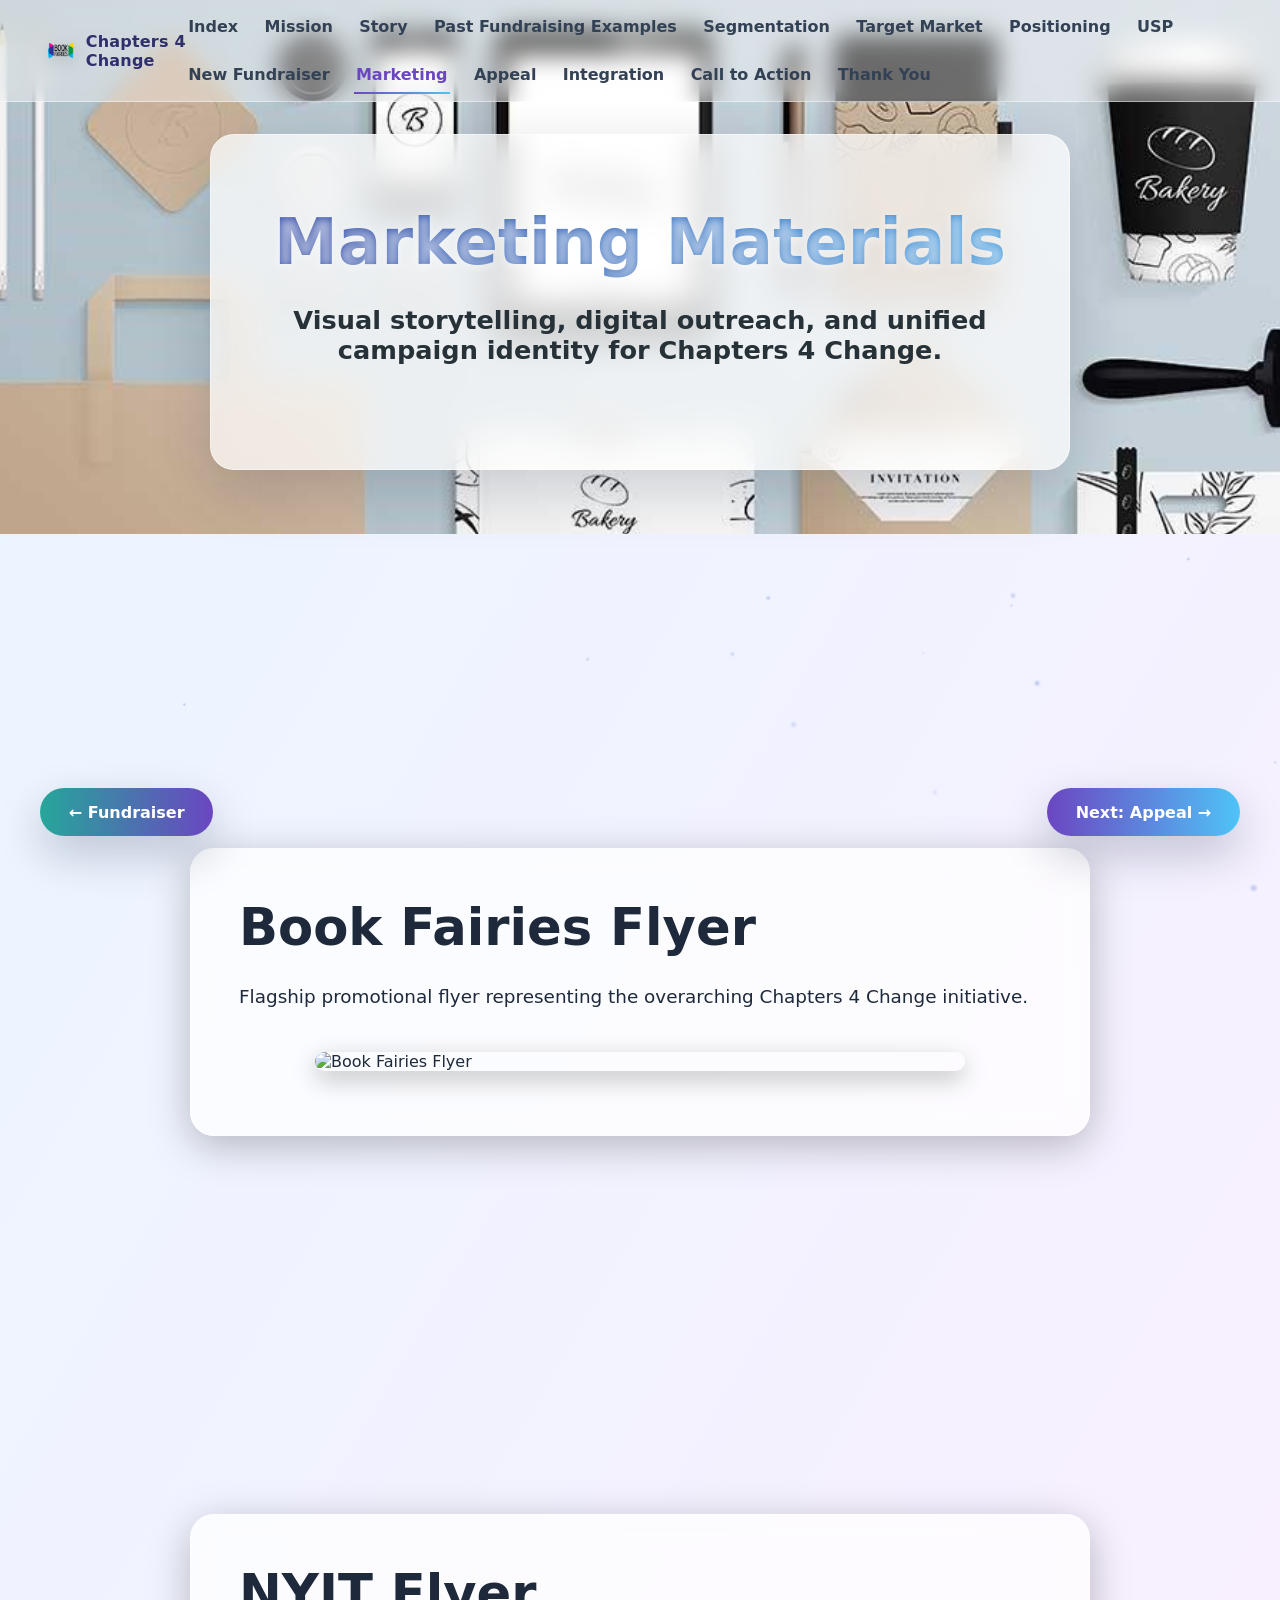
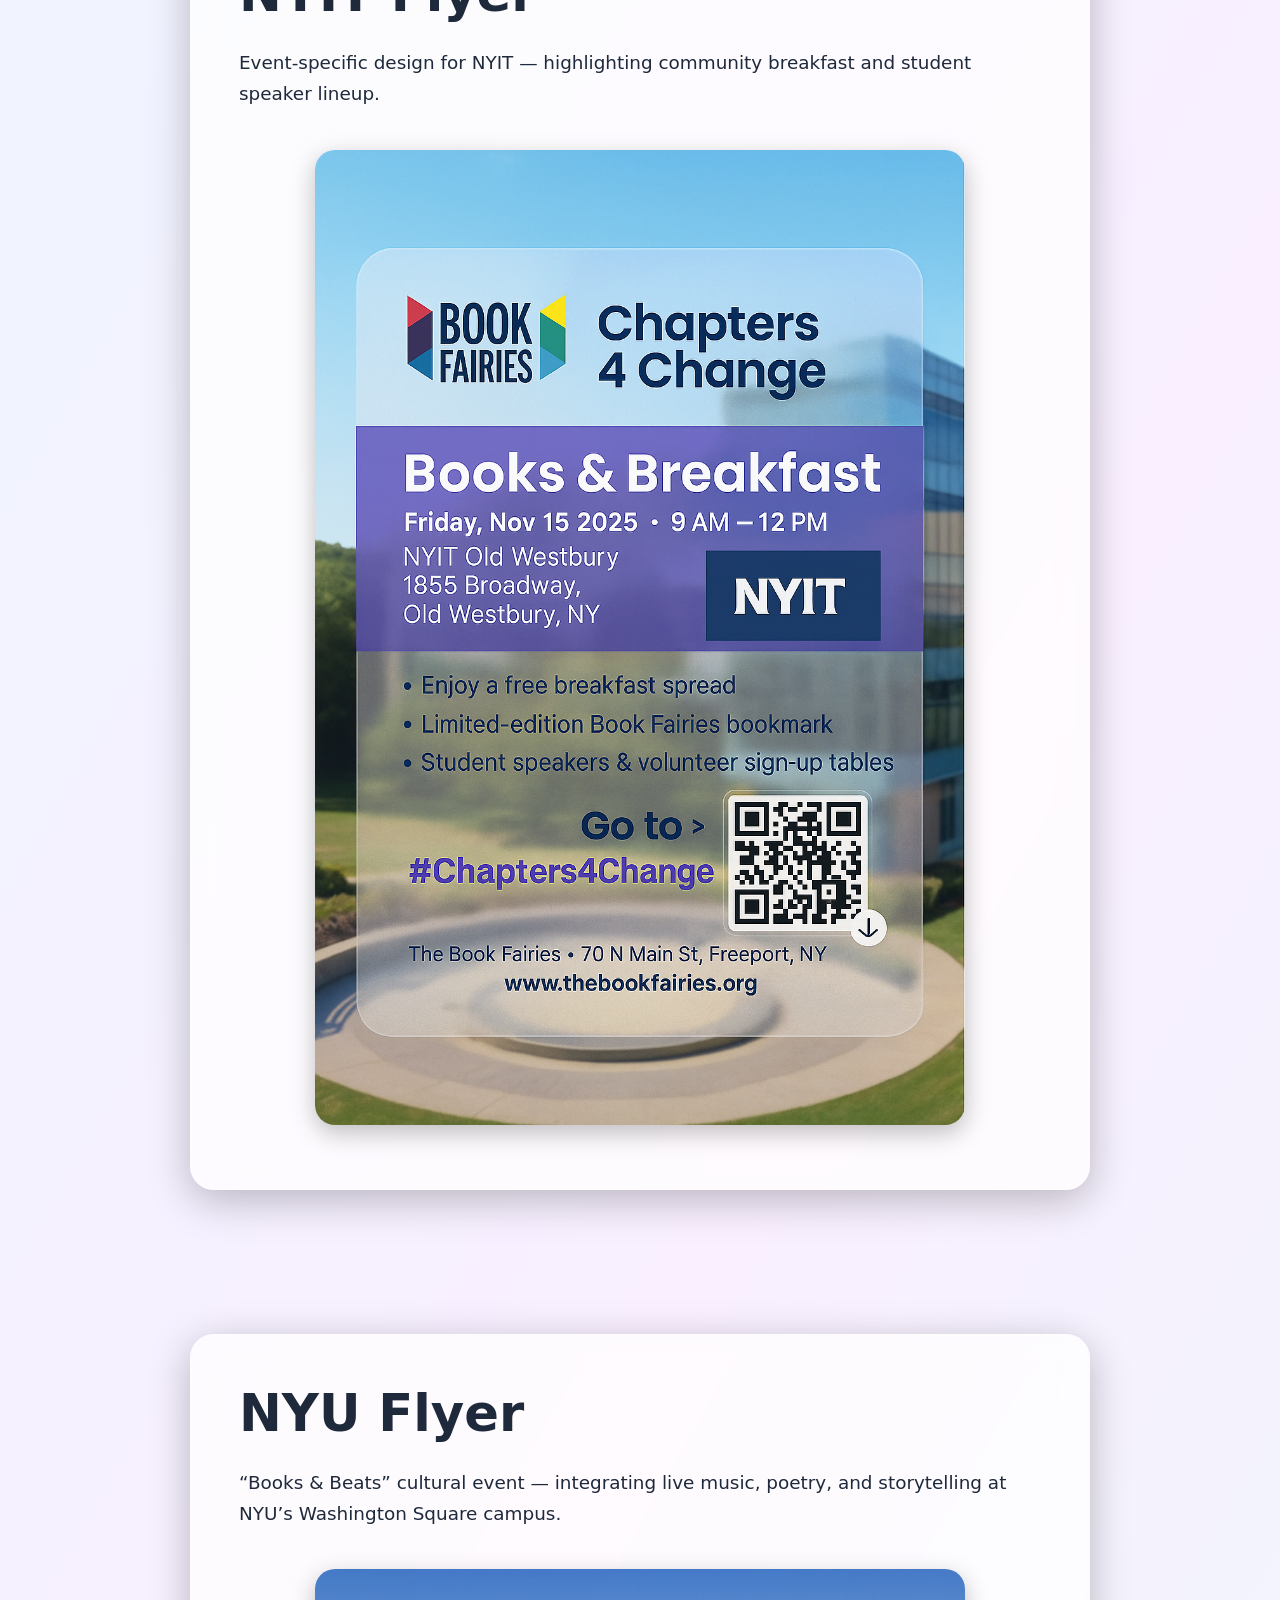
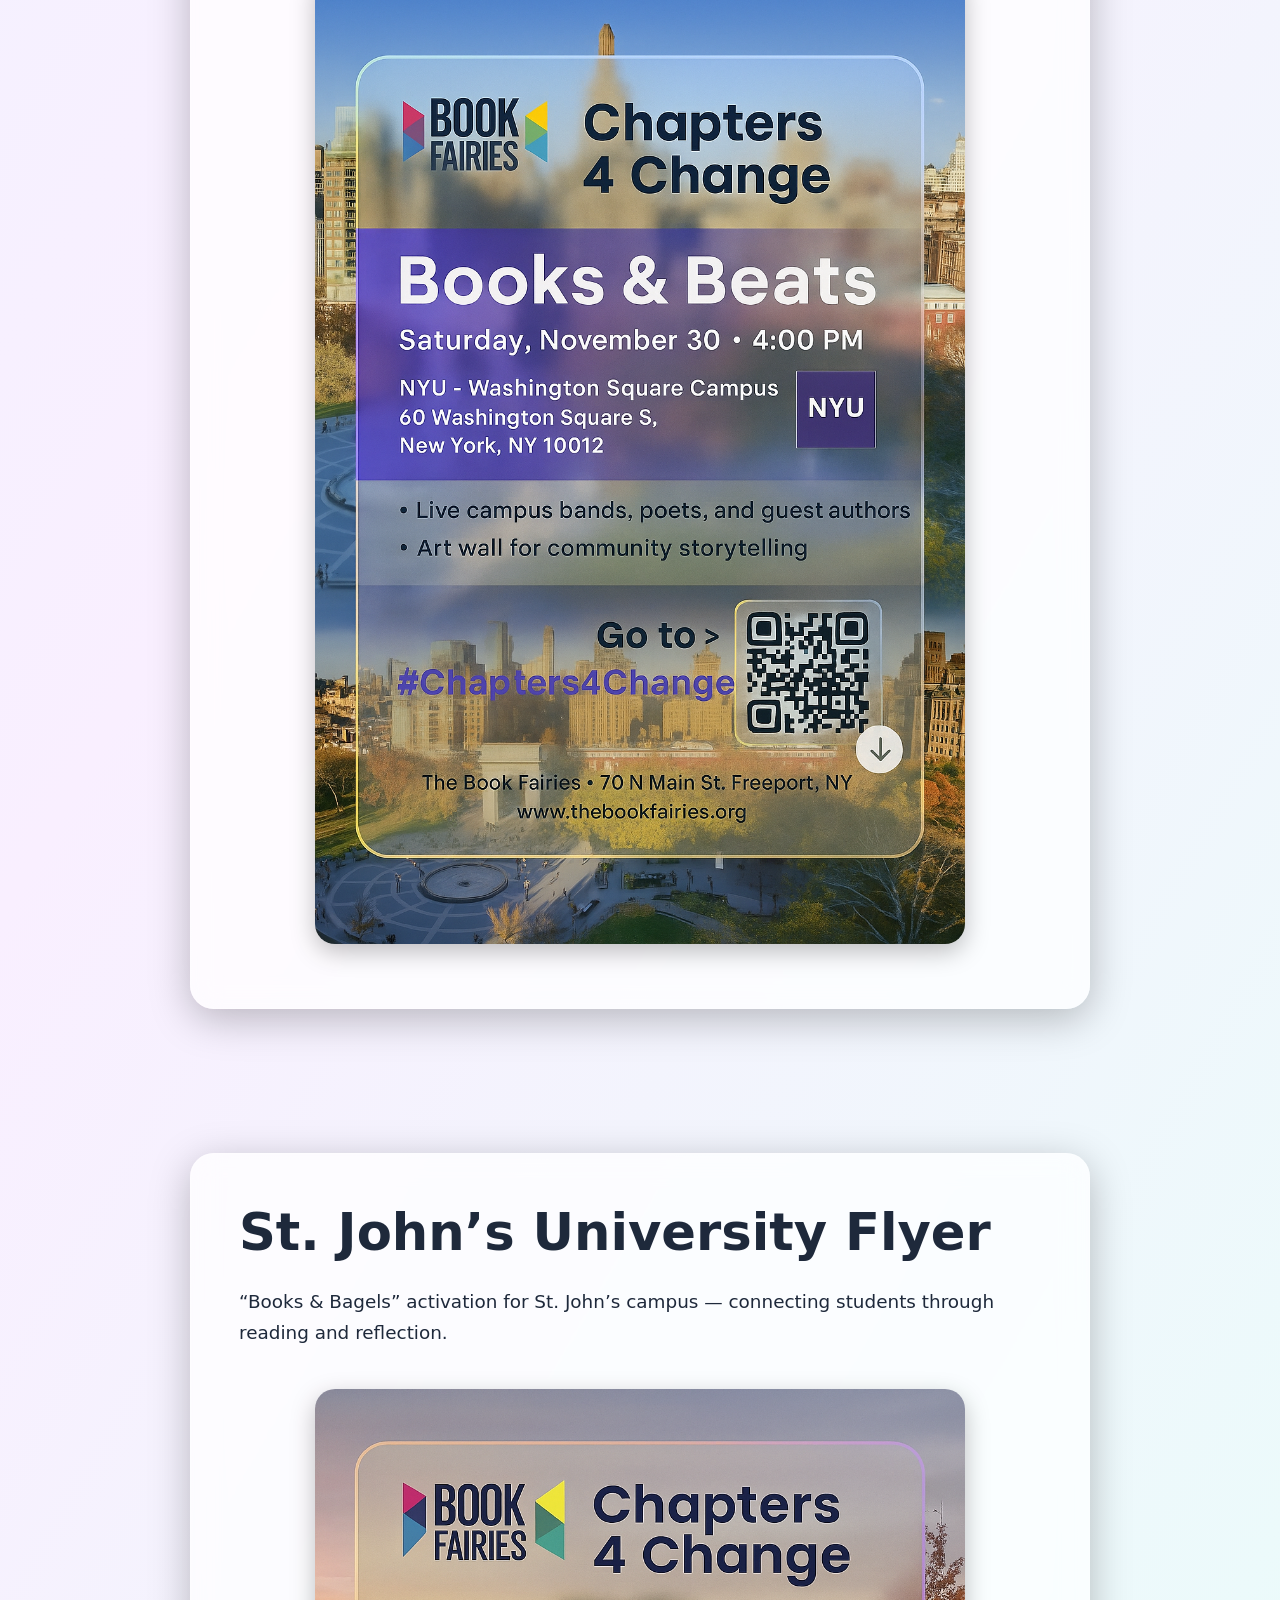
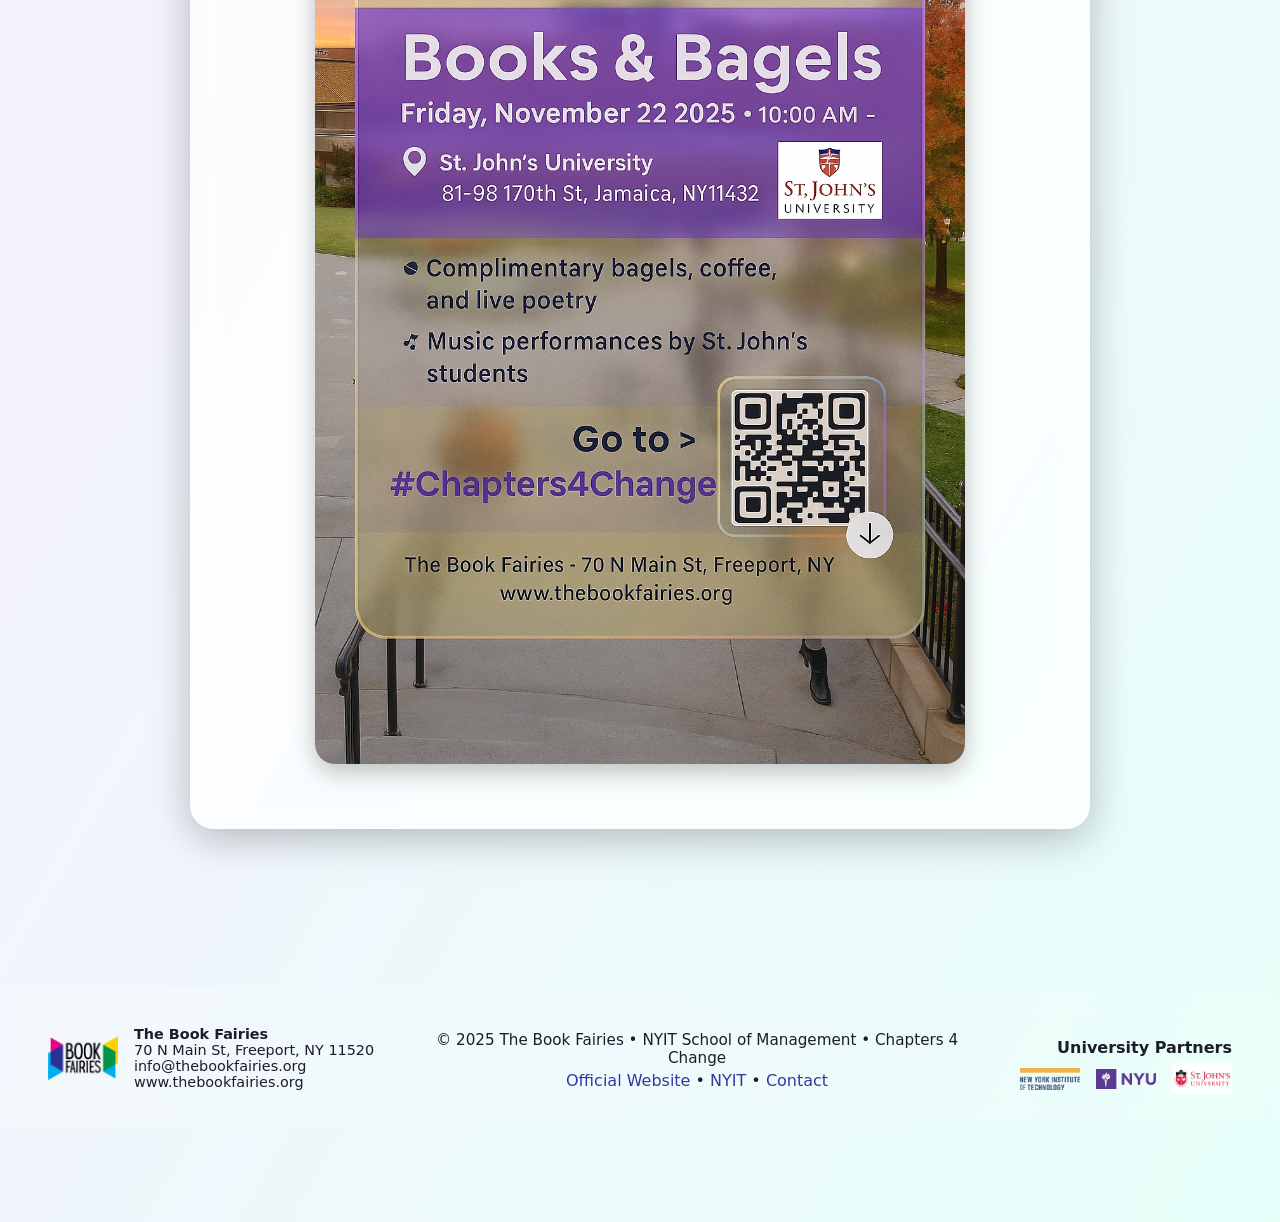
==== marketing.html @ 53021073 "Commit" ====
<!DOCTYPE html>
<html lang="en">
<head>
  <meta charset="UTF-8" />
  <meta name="viewport" content="width=device-width, initial-scale=1.0" />
  <title>Marketing Materials | Chapters 4 Change</title>
  <link rel="stylesheet" href="style.css" />
  <script defer src="app.js"></script>
</head>

<body>
  <canvas id="bgParticles"></canvas>
  <a href="#main" class="skip-link">Skip to content</a>

<!-- ========================= UNIVERSAL NAVBAR ========================= -->
<nav class="navbar" aria-label="Primary">
  <div class="nav-left">
    <a href="index.html">
      <img class="nav-logo" src="images/BookFairies_Logo.png" alt="The Book Fairies logo">
    </a>
    <span class="brand-title">Chapters 4 Change</span>
  </div>

  <div class="nav-links">
    <a href="index.html">Index</a>
    <a href="mission.html">Mission</a>
    <a href="story.html">Story</a>
    <a href="pastfundraiserexperience.html">Past Fundraising Examples</a>
    <a href="segmentation.html">Segmentation</a>
    <a href="target.html">Target Market</a>
    <a href="positioning.html">Positioning</a>
    <a href="usp.html">USP</a>
    <a href="fundraiser.html">New Fundraiser</a>
    <a href="marketing.html">Marketing</a>
    <a href="appeal.html">Appeal</a>
    <a href="integration.html">Integration</a>
    <a href="cta.html">Call to Action</a>
    <a href="thanku.html">Thank You</a>
  </div>
</nav>

<!-- ========================= HERO ========================= -->
<section class="hero-section" style="background-image: url('images/marketinghero.jpg');">
  <div class="hero-overlay fade-in">
    <h1 class="hero-title gradient-text">Marketing Materials</h1>
    <p class="hero-subtitle">
      Visual storytelling, digital outreach, and unified campaign identity for <strong>Chapters 4 Change</strong>.
    </p>
  </div>
</section>


  <!-- ========================= MAIN CONTENT ========================= -->
<main id="main">

<main id="main">

  <!-- ========================= FLYER 1 ========================= -->
  <section class="section fade-in">
    <div class="card story-content glassy">
      <h2>Book Fairies Flyer</h2>
      <p>Flagship promotional flyer representing the overarching Chapters 4 Change initiative.</p>
      <div class="flyer-container">
        <img src="images/bookfairiesflyer.png" alt="Book Fairies Flyer" class="flyer-image" />
      </div>
    </div>
  </section>

  <!-- ========================= FLYER 2 ========================= -->
  <section class="section fade-in">
    <div class="card story-content glassy">
      <h2>NYIT Flyer</h2>
      <p>Event-specific design for NYIT — highlighting community breakfast and student speaker lineup.</p>
      <div class="flyer-container">
        <img src="images/nyitflyer.png" alt="NYIT Flyer" class="flyer-image" />
      </div>
    </div>
  </section>

  <!-- ========================= FLYER 3 ========================= -->
  <section class="section fade-in">
    <div class="card story-content glassy">
      <h2>NYU Flyer</h2>
      <p>“Books & Beats” cultural event — integrating live music, poetry, and storytelling at NYU’s Washington Square campus.</p>
      <div class="flyer-container">
        <img src="images/NYU Flyer.png" alt="NYU Flyer" class="flyer-image" />
      </div>
    </div>
  </section>

  <!-- ========================= FLYER 4 ========================= -->
  <section class="section fade-in">
    <div class="card story-content glassy">
      <h2>St. John’s University Flyer</h2>
      <p>“Books & Bagels” activation for St. John’s campus — connecting students through reading and reflection.</p>
      <div class="flyer-container">
        <img src="images/Stjohngraphicflyer.png" alt="St. John’s University Flyer" class="flyer-image" />
      </div>
    </div>
  </section>

</main>


  <!-- ========================= FLOATING NAV ========================= -->
  <a href="fundraiser.html" class="floating-prev">← Fundraiser</a>
  <a href="appeal.html" class="floating-next">Next: Appeal →</a>

<!-- ========================= UNIVERSAL FOOTER ========================= -->
<footer class="universal-footer">
  <div class="footer-content">
    
    <!-- LEFT SIDE: BOOK FAIRIES INFO -->
    <div class="footer-left">
      <img src="images/BookFairies_Logo.png" alt="The Book Fairies Logo" class="footer-logo" />
      <div class="footer-text">
        <p><strong>The Book Fairies</strong></p>
        <p>70 N Main St, Freeport, NY 11520</p>
        <p><a href="mailto:info@thebookfairies.org">info@thebookfairies.org</a></p>
        <p><a href="https://thebookfairies.org" target="_blank">www.thebookfairies.org</a></p>
      </div>
    </div>

    <!-- CENTER SECTION -->
    <div class="footer-center">
      <p>© 2025 The Book Fairies • NYIT School of Management • Chapters 4 Change</p>
      <div class="footer-links">
        <a href="https://thebookfairies.org" target="_blank">Official Website</a> • 
        <a href="https://www.nyit.edu" target="_blank">NYIT</a> • 
        <a href="mailto:info@thebookfairies.org">Contact</a>
      </div>
    </div>

    <!-- RIGHT SIDE: UNIVERSITY PARTNERS -->
    <div class="footer-right">
      <p class="partners-title">University Partners</p>
      <div class="partners-logos">
        <img src="images/Nyit.png" alt="NYIT Logo" class="partner-logo" />
        <img src="images/Stony Brooks.png" alt="Stony Brook University Logo" class="partner-logo" />
        <img src="images/stjohn.png" alt="St. John's University Logo" class="partner-logo" />
      </div>
    </div>
  </div>
</footer>

</body>
</html>
---- style.css ----
/* =========================================================
   CHAPTERS 4 CHANGE — UNIVERSAL THEME
   Works across: title, mission, story, segmentation, target,
   alignment, positioning, USP, fundraiser, integration, CTA
   ---------------------------------------------------------
   Design pillars
   - Clean, type-driven, airy
   - Glassmorphism overlays on photographic heroes
   - Smooth micro-interactions (respect reduced motion)
   - Consistent spacing scale via CSS variables
   - Robust z-index layering (hero / particles / navbar)
   - Accessibility: contrast, focus, readable sizes
   - Print-friendly (slides export nicely to PDF)
   ========================================================= */

/* ---------------------------------------------------------
   0) CSS VARS & BASELINE
--------------------------------------------------------- */
:root {
  /* Color system */
  --ink-900: #0f172a;
  --ink-800: #1e293b;
  --ink-700: #334155;
  --ink-600: #475569;
  --ink-500: #64748b;
  --ink-400: #94a3b8;
  --ink-300: #cbd5e1;
  --ink-200: #e2e8f0;
  --ink-100: #f1f5f9;

  --brand-700: #3a4fa7;
  --brand-600: #465bd1;
  --brand-500: #6a82ff;
  --aqua-500:  #26a69a;
  --sky-400:   #4fc3f7;
  --violet-500:#7e57c2;
  --violet-600:#6b46c1;

  --success: #22c55e;
  --warning: #f59e0b;
  --danger:  #ef4444;

  /* Semantic tokens */
  --bg-grad: linear-gradient(120deg, #eaf6ff, #f9efff, #e6fff9);
  --glass-bg: rgba(255,255,255,0.72);
  --glass-bg-strong: rgba(255,255,255,0.86);
  --glass-border: rgba(255,255,255,0.45);
  --shadow-lg: 0 20px 60px rgba(10, 22, 50, .18);
  --shadow-md: 0 12px 35px rgba(10, 22, 50, .16);
  --shadow-sm: 0 6px 18px rgba(10, 22, 50, .12);

  /* Type scale */
  --font-sans: "Poppins", system-ui, -apple-system, Segoe UI, Roboto, Arial, sans-serif;
  --fs-900: clamp(2.6rem, 5.8vw, 4rem);
  --fs-800: clamp(2rem, 4.5vw, 3.2rem);
  --fs-700: clamp(1.5rem, 3vw, 2.2rem);
  --fs-600: clamp(1.2rem, 2.4vw, 1.6rem);
  --fs-500: clamp(1.05rem, 2vw, 1.15rem);
  --fs-400: clamp(.975rem, 1.8vw, 1rem);
  --fs-300: clamp(.9rem, 1.6vw, .95rem);

  /* Spacing */
  --space-0: 0;
  --space-1: .25rem;
  --space-2: .5rem;
  --space-3: .75rem;
  --space-4: 1rem;
  --space-5: 1.25rem;
  --space-6: 1.5rem;
  --space-7: 1.75rem;
  --space-8: 2rem;
  --space-10: 2.5rem;
  --space-12: 3rem;
  --space-16: 4rem;
  --space-20: 5rem;

  /* Radii */
  --r-sm: 10px;
  --r-md: 16px;
  --r-lg: 24px;
  --r-xl: 28px;
  --r-pill: 999px;

  /* Z stack */
  --z-navbar: 1000;
  --z-progress: 1100;
  --z-fab: 1200;
  --z-particles: 0;
  --z-hero: 5;

  /* Anim timings */
  --ease: cubic-bezier(.22,.61,.36,1);
  --transition: .28s var(--ease);

  /* Progress */
  --progress-grad: linear-gradient(90deg, #64b5f6, #ba68c8);
}

/* ---------------------------------------------------------
   1) RESET & GLOBAL
--------------------------------------------------------- */
*,
*::before,
*::after { box-sizing: border-box }

html {
  scroll-behavior: smooth;
  overflow-x: hidden;
}

body {
  margin: 0;
  font-family: var(--font-sans);
  color: var(--ink-800);
  background: var(--bg-grad);
  -webkit-font-smoothing: antialiased;
  -moz-osx-font-smoothing: grayscale;
  min-height: 100%;
  position: relative;
}

img { max-width: 100%; display: block }
a { color: inherit }
button, input, select, textarea { font: inherit }
:focus-visible { outline: 2.5px dashed var(--brand-600); outline-offset: 2px }

/* Skip link */
.skip-link {
  position: absolute;
  left: -9999px;
  top: auto;
  width: 1px; height: 1px; overflow: hidden;
}
.skip-link:focus {
  left: 12px; top: 12px; width: auto; height: auto;
  padding: .5rem .75rem; background:#fff; border-radius: var(--r-sm);
  box-shadow: var(--shadow-sm);
}

/* Canvas backdrop for particles */
#bgParticles {
  position: fixed; inset: 0;
  z-index: var(--z-particles);
  pointer-events: none;
}

/* Section baseline */
.section {
  width: 100%;
  min-height: 100vh;
  padding: var(--space-20) var(--space-8) var(--space-16);
  display: flex; align-items: center; justify-content: center;
  position: relative; text-align: left;
}

/* ---------------------------------------------------------
   2) NAVBAR
--------------------------------------------------------- */
.navbar {
  position: fixed; inset: 0 0 auto 0; height: auto;
  padding: .8rem 3rem;
  display: flex; align-items: center; justify-content: space-between;
  background: rgba(255,255,255,.36);
  backdrop-filter: blur(12px);
  border-bottom: 1px solid var(--glass-border);
  z-index: var(--z-navbar);
  transition: background var(--transition), box-shadow var(--transition);
}
.navbar.scrolled { background: rgba(255,255,255,.6); box-shadow: 0 4px 18px rgba(10,22,50,.08) }

.nav-left { display: flex; align-items: center; gap: 12px }
.nav-logo { width: 45px; height: 45px; border-radius: 50%; object-fit: contain; filter: drop-shadow(0 4px 8px rgba(0,0,0,.2)) }
.brand-title { font-weight: 700; color: #2f2f6c; letter-spacing: .2px }

.nav-links { display: flex; gap: 1.35rem; flex-wrap: wrap }
.nav-links a {
  position: relative;
  display: inline-flex; align-items: center;
  color: var(--ink-700);
  text-decoration: none; font-weight: 600; font-size: var(--fs-400);
  padding: .25rem .15rem;
}
.nav-links a::after {
  content: ""; position: absolute; left:0; right:0; bottom:-6px; height:2px;
  width: 0%; margin: auto;
  background: linear-gradient(90deg, var(--brand-600), var(--sky-400));
  transition: width var(--transition);
}
.nav-links a:hover::after { width: 100% }
.nav-links a.active { color: var(--violet-600) }
.nav-links a.active::after { width: 100%; background: linear-gradient(90deg, var(--violet-600), var(--sky-400)) }

/* ---------------------------------------------------------
   3) PROGRESS BAR
--------------------------------------------------------- */
#progressBar {
  position: fixed; top: 0; left: 0; height: 5px; width: 0%;
  background: var(--progress-grad); z-index: var(--z-progress);
  transition: width .22s ease-out;
}

/* ---------------------------------------------------------
   4) HERO
--------------------------------------------------------- */
.hero-section {
  text-align: center;
  color: var(--ink-900);
  display: flex; align-items: center; justify-content: center;
  padding-top: calc(70px + var(--space-16));
  padding-bottom: var(--space-16);
  background-size: cover;
  background-position: center;
  background-attachment: fixed;
  position: relative;
}

.hero-overlay {
  background: var(--glass-bg);
  border: 1px solid var(--glass-border);
  backdrop-filter: blur(18px);
  border-radius: var(--r-lg);
  padding: var(--space-16) var(--space-12);
  width: min(92vw, 860px);
  box-shadow: var(--shadow-lg);
  z-index: var(--z-hero);
}

.hero-logo { width: 120px; margin-inline: auto; margin-bottom: var(--space-4) }

.hero-title {
  font-weight: 800; font-size: var(--fs-900); letter-spacing: .3px;
  background: linear-gradient(90deg, var(--brand-700), var(--sky-400), var(--aqua-500));
  -webkit-background-clip: text; background-clip: text; color: transparent;
  margin: .4rem 0 .8rem; text-shadow: 0 2px 8px rgba(255,255,255,.55);
  animation: titleGradient 10s ease-in-out infinite alternate;
}

.hero-subtitle { font-size: var(--fs-600); color: #263238; font-weight: 600; margin-bottom: var(--space-10) }
.presentation-meta { font-size: var(--fs-500); color: var(--ink-800); line-height: 1.6; font-weight: 500 }
.group-members { list-style: none; padding: 0; margin: var(--space-4) 0 0 }
.group-members li { margin: 2px 0 }
.citation { margin-top: var(--space-8); font-size: var(--fs-400); color: var(--ink-600); font-style: italic }

/* ---------------------------------------------------------
   5) CONTENT CARDS (for mission/story/etc.)
--------------------------------------------------------- */
.card {
  background: var(--glass-bg);
  border: 1px solid var(--glass-border);
  box-shadow: var(--shadow-md);
  border-radius: var(--r-lg);
  padding: var(--space-12);
  max-width: min(1000px, 92vw);
  width: 100%;
}
.card h2 { font-size: var(--fs-800); margin: 0 0 var(--space-6) }
.card p { font-size: var(--fs-500); line-height: 1.7; color: var(--ink-800) }
.card a { color: var(--brand-700); text-decoration: none; border-bottom: 1px dashed var(--brand-700) }
.card a:hover { color: var(--violet-600) }

/* Quote style */
.block-quote {
  display: grid; gap: var(--space-4);
  background: var(--glass-bg-strong); border-radius: var(--r-md);
  padding: var(--space-8); border: 1px dashed var(--glass-border);
}
.block-quote p { margin: 0; font-weight: 600 }
.block-quote cite { color: var(--ink-600); font-style: italic; font-size: var(--fs-400) }

/* ---------------------------------------------------------
   6) FLOATING ACTION BUTTONS
--------------------------------------------------------- */
.floating-next, .floating-prev {
  position: fixed;
  bottom: 40px; right: 40px;
  display: inline-flex; align-items: center; gap: .5rem;
  background: linear-gradient(90deg, var(--violet-600), var(--sky-400));
  color: #fff; text-decoration: none; font-weight: 700;
  padding: .9rem 1.8rem; border-radius: var(--r-pill);
  box-shadow: 0 18px 45px rgba(10,22,50,.22);
  z-index: var(--z-fab);
  transition: transform var(--transition), box-shadow var(--transition), filter var(--transition);
}
.floating-prev { left: 40px; right: auto; background: linear-gradient(90deg, var(--aqua-500), var(--violet-600)) }
.floating-next:hover, .floating-prev:hover { transform: translateY(-3px); box-shadow: 0 22px 55px rgba(10,22,50,.3) }
.floating-next:active, .floating-prev:active { transform: translateY(0) }

/* ---------------------------------------------------------
   7) SUB-NAV (optional per slide)
--------------------------------------------------------- */
.subnav {
  display: flex; gap: .75rem; flex-wrap: wrap; justify-content: center;
  margin: var(--space-8) auto var(--space-12);
}
.tag {
  padding: .45rem .8rem; border-radius: var(--r-pill); font-weight: 600;
  border: 1px solid var(--glass-border); background: rgba(255,255,255,.7);
  box-shadow: var(--shadow-sm); color: var(--ink-700)
}

/* ---------------------------------------------------------
   8) ANIMATIONS
--------------------------------------------------------- */
@keyframes titleGradient {
  0% { background-position: 0% 50% }
  100% { background-position: 100% 50% }
}
@keyframes fadeUp {
  from { opacity: 0; transform: translateY(36px) }
  to   { opacity: 1; transform: translateY(0) }
}
@keyframes glowPulse {
  0%, 100% {
    box-shadow: 0 0 18px rgba(126,87,194,.55), 0 0 38px rgba(79,195,247,.38);
  }
  50%  {
    box-shadow: 0 0 28px rgba(126,87,194,.85), 0 0 60px rgba(79,195,247,.55);
  }
}
.fade-in { opacity: 0; transform: translateY(36px); transition: opacity .8s var(--ease), transform .8s var(--ease) }
.fade-in.visible { opacity: 1; transform: translateY(0) }
.animated-fade { animation: fadeUp .9s var(--ease) both }
.animated-logo { animation: logoPulse 6s ease-in-out infinite }
@keyframes logoPulse { 0%,100%{ transform: scale(1) } 50%{ transform: scale(1.05) } }
.gradient-text { background-size: 300% 300% }

/* Typewriter effect hook (JS toggles .typing) */
.typewriter.typing { border-right: 2px solid var(--ink-900); padding-right: 4px }

/* Page exit */
body.fade-out { opacity: 0; transition: opacity .28s ease }

/* ---------------------------------------------------------
   9) STORY-SPECIFIC DECOR — FINAL CLEAN BUILD (DEDUPED)
--------------------------------------------------------- */
.story-section {
  background-size: cover;
  background-position: center;
  background-attachment: fixed;
}

.story-content {
  width: min(900px, 92vw);
  padding: var(--space-12);
  background: rgba(255, 255, 255, 0.75); /* Increased opacity */
  backdrop-filter: blur(14px) saturate(160%);
  -webkit-backdrop-filter: blur(14px) saturate(160%);
  border: 1px solid rgba(255, 255, 255, 0.25);
  border-radius: var(--r-lg);
  box-shadow: 0 10px 40px rgba(0, 0, 0, 0.25);
  transition: background 0.4s ease, box-shadow 0.4s ease;
}

.story-content:hover {
  background: rgba(255, 255, 255, 0.85); /* Slightly stronger on hover */
  box-shadow: 0 12px 50px rgba(0, 0, 0, 0.3);
}

/* === MILESTONE BACKGROUND TIMELINE OVERLAY === */
.milestone-overlay {
  position: relative;
  width: 100%;
  min-height: 100vh;
  background: url('images/milestone.jpg') center/cover no-repeat;
  display: flex;
  align-items: center;
  justify-content: center;
  padding: 5rem 2rem;
  overflow: hidden;
}

/* Center vertical glowing line */
.milestone-overlay::before {
  content: "";
  position: absolute;
  top: 0;
  bottom: 0;
  left: 50%;
  width: 4px;
  background: linear-gradient(to bottom, #6a82ff, #b388eb, #4fc3f7);
  box-shadow: 0 0 25px rgba(106, 130, 255, 0.7);
  transform: translateX(-50%);
  z-index: 1;
  animation: glowPulse 5s ease-in-out infinite;
}

/* Timeline layout */
.timeline {
  position: relative;
  width: 100%;
  max-width: 1000px;
  z-index: 2;
}

.timeline-item {
  position: relative;
  width: 50%;
  padding: 1.5rem 2rem;
}

.timeline-item.left {
  left: 0;
  text-align: right;
}

.timeline-item.right {
  left: 50%;
  text-align: left;
}

/* Dots connecting to line */
.timeline-item::before {
  content: "";
  position: absolute;
  top: 20px;
  width: 18px;
  height: 18px;
  border-radius: 50%;
  background: linear-gradient(135deg, #7e57c2, #4fc3f7);
  box-shadow: 0 0 18px rgba(79, 195, 247, 0.8);
  z-index: 3;
}

.timeline-item.left::before {
  right: -9px;
}

.timeline-item.right::before {
  left: -9px;
}

/* Text box styling */
.timeline-item .content {
  display: inline-block;
  background: rgba(255, 255, 255, 0.8);
  backdrop-filter: blur(10px);
  border-radius: var(--r-md);
  padding: 1rem 1.25rem;
  box-shadow: var(--shadow-md);
  transition: transform 0.3s ease, box-shadow 0.3s ease;
}

.timeline-item .content:hover {
  transform: translateY(-6px);
  box-shadow: 0 18px 45px rgba(106, 130, 255, 0.3);
}

/* Typography */
.timeline-item .content h3 {
  color: var(--brand-700);
  margin: 0 0 0.4rem;
  font-weight: 700;
  font-size: 1.25rem;
}

.timeline-item .content p {
  color: var(--ink-800);
  font-size: 1rem;
  margin: 0;
  line-height: 1.5;
}

/* Mobile responsiveness */
@media (max-width: 768px) {
  .timeline-item,
  .timeline-item.left,
  .timeline-item.right {
    width: 100%;
    left: 0;
    text-align: center;
    padding-left: 2rem;
    padding-right: 2rem;
  }

  .milestone-overlay::before {
    left: 5%;
  }

  .timeline-item::before {
    left: calc(5% - 9px);
  }
}

/* Soft glow animation */
@keyframes glowPulse {
  0%, 100% { opacity: 0.7; box-shadow: 0 0 25px rgba(106,130,255,0.7); }
  50% { opacity: 1; box-shadow: 0 0 40px rgba(79,195,247,0.9); }
}
/* === STORY TIMELINE (TEXT ONLY VERSION) === */
.story-timeline {
  list-style: none;
  text-align: center;
  margin: 0;
  padding: 0;
}

.story-timeline li {
  margin: 0.8rem 0;
  font-size: var(--fs-500);
}

.story-timeline .year {
  display: block;
  font-weight: 700;
  color: var(--brand-700);
  margin-bottom: 0.3rem;
}

.story-timeline .event {
  color: var(--ink-700);
  font-weight: 500;
}

/* === MOBILE RESPONSIVE === */
@media (max-width: 768px) {
  .milestone-image {
    max-width: 280px;
  }

  .story-timeline li {
    padding-left: 1.5rem;
  }

  .story-timeline .year {
    font-size: 1rem;
  }

  .story-timeline .event {
    font-size: 0.95rem;
  }
}

/* ---------------------------------------------------------
   10) FOOTER — UNIVERSAL CENTERED VERSION
--------------------------------------------------------- */
.footer-section {
  background: var(--glass-bg);
  border-top: 1px solid var(--glass-border);
  backdrop-filter: blur(16px);
  color: var(--ink-900);
  text-align: center;
  padding: var(--space-10) var(--space-6);
  margin-top: var(--space-16);
  box-shadow: 0 -4px 20px rgba(0, 0, 0, 0.06);
  display: flex;
  flex-direction: column;
  align-items: center;
  justify-content: center;
}

.footer-section p {
  margin: 0.4rem 0;
  font-size: var(--fs-400);
  color: var(--ink-800);
}

.footer-section a {
  color: var(--brand-700);
  text-decoration: none;
  border-bottom: 1px dashed transparent;
  transition: color 0.3s ease, border-color 0.3s ease;
}

.footer-section a:hover {
  color: var(--brand-500);
  border-color: var(--brand-500);
}/* =========================================================
   POSITIONING PAGE — TABLE + MAP ANIMATIONS
========================================================= */

/* === METRICS TABLE ANIMATION === */
.metrics-table {
  width: 100%;
  border-collapse: collapse;
  margin-top: 1.5rem;
  opacity: 0;
  transform: translateY(20px);
  animation: tableFadeIn 1s ease forwards 0.5s;
}

@keyframes tableFadeIn {
  to { opacity: 1; transform: translateY(0); }
}

.metrics-table th, .metrics-table td {
  border: 1px solid var(--glass-border);
  padding: 0.75rem 1rem;
  text-align: center;
  font-size: 0.95rem;
  background: rgba(255,255,255,0.9);
  transition: background 0.4s ease, color 0.4s ease;
}

.metrics-table th {
  background: linear-gradient(90deg, var(--brand-600), var(--sky-400));
  color: #fff;
  font-weight: 700;
}

.metrics-table tr:first-child td {
  background: linear-gradient(90deg, var(--violet-600), var(--sky-400));
  color: #fff;
  font-weight: 600;
}

.metrics-table td {
  opacity: 0;
  animation: fillCell 0.6s ease forwards;
}

@keyframes fillCell {
  from { opacity: 0; transform: scale(0.9); }
  to   { opacity: 1; transform: scale(1); }
}

/* Sequential cell appearance delay */
.metrics-table tbody tr:nth-child(1) td { animation-delay: 0.6s; }
.metrics-table tbody tr:nth-child(2) td { animation-delay: 1.2s; }
.metrics-table tbody tr:nth-child(3) td { animation-delay: 1.8s; }
.metrics-table tbody tr:nth-child(4) td { animation-delay: 2.4s; }

.table-caption {
  text-align: center;
  color: var(--ink-700);
  margin-top: 1rem;
  font-size: 0.9rem;
  font-style: italic;
}

/* === POSITIONING BUBBLE MAP === */
.bubble-map {
  position: relative;
  width: 100%;
  max-width: 720px;
  height: 400px;
  margin: 2rem auto 0;
  background: radial-gradient(circle at top right, #eaf6ff, #f9efff);
  border: 1px solid var(--glass-border);
  border-radius: var(--r-lg);
  box-shadow: var(--shadow-md);
  overflow: hidden;
}

/* Axes labels */
.bubble-map .axes {
  position: absolute;
  inset: 0;
  pointer-events: none;
}

.bubble-map .x-axis {
  position: absolute;
  bottom: 0.6rem;
  right: 1.5rem;
  font-size: 0.9rem;
  color: var(--ink-600);
  font-weight: 600;
}

.bubble-map .y-axis {
  position: absolute;
  top: 0.5rem;
  left: 1rem;
  font-size: 0.9rem;
  color: var(--ink-600);
  font-weight: 600;
  transform: rotate(-90deg);
  transform-origin: left top;
}

/* Bubbles */
.bubble {
  position: absolute;
  width: 0;
  height: 0;
  border-radius: 50%;
  background: var(--brand-600);
  opacity: 0;
  transform: scale(0.6);
  animation: bubblePop 0.9s var(--ease) forwards;
  box-shadow: 0 0 18px rgba(106,130,255,0.6);
}

@keyframes bubblePop {
  0% { opacity: 0; transform: scale(0.6) translateY(40px); }
  100% { opacity: 1; transform: scale(1) translateY(0); }
}

/* Book Fairies bubble (highlighted) */
.bubble[data-name="Book Fairies"] {
  background: linear-gradient(135deg, var(--violet-600), var(--sky-400));
  box-shadow: 0 0 22px rgba(79,195,247,0.8);
  animation-delay: 0.4s;
}

.bubble[data-name="Reach Out & Read"] { background: var(--aqua-500); animation-delay: 1.0s; }
.bubble[data-name="LINC"] { background: var(--brand-500); animation-delay: 1.6s; }
.bubble[data-name="Literacy Nassau"] { background: var(--violet-500); animation-delay: 2.2s; }

.bubble::after {
  content: attr(data-name);
  position: absolute;
  bottom: 110%;
  left: 50%;
  transform: translateX(-50%);
  font-size: 0.8rem;
  color: var(--ink-900);
  font-weight: 600;
  text-shadow: 0 1px 2px rgba(255,255,255,0.8);
}
/* ===== FUNDRAISER PAGE — TIMELINE BARS & KPI ANIMATION ===== */
.timeline-bars { display: flex; flex-direction: column; gap: 1rem; margin-top: 1rem; }
.bar { position: relative; background: var(--glass-bg); padding: .8rem 1rem; border-radius: var(--r-md); }
.bar span { display: block; font-weight: 600; color: var(--brand-700); margin-bottom: .4rem; }
.progress {
  position: relative; height: 8px; background: rgba(106,130,255,0.15);
  border-radius: 4px; overflow: hidden;
}
.progress::after {
  content: ""; position: absolute; top: 0; left: 0; bottom: 0;
  width: var(--p, 0); background: linear-gradient(90deg, #7e57c2, #4fc3f7);
  border-radius: 4px; animation: fillBar 2s ease forwards;
}
@keyframes fillBar { from { width: 0; } to { width: var(--p); } }

.kpi-grid {
  display: grid; grid-template-columns: repeat(auto-fit, minmax(140px, 1fr));
  gap: 1.2rem; text-align: center; margin-top: 1.5rem;
}
.kpi-num { font-size: 1.8rem; font-weight: 700; color: var(--brand-700); display: block; }
.kpi p { font-size: .95rem; color: var(--ink-700); margin-top: .25rem; }

/* Animated counters */
@keyframes countUp { from { opacity: 0; } to { opacity: 1; } }
.kpi-num.visible { animation: countUp 0.5s ease; }
/* ===== MARKETING PAGE — VISUAL ASSETS & TABLE ===== */
.asset-grid {
  display: grid;
  grid-template-columns: repeat(auto-fit, minmax(250px, 1fr));
  gap: 1.5rem;
  margin-top: 1.5rem;
}

.asset-card {
  background: var(--glass-bg);
  border: 1px solid var(--glass-border);
  border-radius: var(--r-md);
  padding: 1rem;
  box-shadow: var(--shadow-md);
  transition: transform .3s var(--ease), box-shadow .3s var(--ease);
  text-align: center;
}

.asset-card img {
  width: 100%;
  border-radius: var(--r-sm);
  margin-bottom: .75rem;
}

.asset-card:hover {
  transform: translateY(-5px);
  box-shadow: var(--shadow-lg);
}

.channel-table {
  width: 100%;
  border-collapse: collapse;
  margin-top: 1rem;
}

.channel-table th, .channel-table td {
  border-bottom: 1px solid var(--glass-border);
  padding: .6rem .9rem;
  text-align: left;
  font-size: .95rem;
}

.channel-table th {
  background: rgba(255,255,255,.65);
  font-weight: 700;
  color: var(--brand-700);
}

.btn-link {
  display: inline-block;
  margin-top: .5rem;
  color: var(--brand-700);
  font-weight: 600;
  border-bottom: 1px dashed var(--brand-700);
  text-decoration: none;
}
.btn-link:hover { color: var(--violet-600); border-color: var(--violet-600); }
/* === Persona Card Layout === */
.persona-card {
  background: rgba(255, 255, 255, 0.15);
  border-radius: 1.5rem;
  box-shadow: 0 10px 25px rgba(0, 0, 0, 0.15);
  padding: 2rem 1.5rem;
  max-width: 340px;
  text-align: center;
  transition: transform 0.3s ease, box-shadow 0.3s ease;
  display: flex;
  flex-direction: column;
  align-items: center;
  justify-content: flex-start;
}

.persona-card:hover {
  transform: translateY(-6px);
  box-shadow: 0 14px 35px rgba(0, 0, 0, 0.25);
}

/* === Persona Icon Styling (Centered) === */
.persona-img {
  display: block;
  width: 100px;
  height: 100px;
  object-fit: contain;
  border-radius: 50%;
  margin: 0 auto 1rem auto; /* centers horizontally with bottom gap */
  background: rgba(255, 255, 255, 0.25);
  padding: 0.75rem;
  box-shadow: 0 4px 12px rgba(0, 0, 0, 0.1);
  transition: transform 0.3s ease;
}

.persona-img:hover {
  transform: scale(1.05);
}

/* === Grid Alignment === */
.persona-grid {
  display: flex;
  flex-wrap: wrap;
  justify-content: center;
  align-items: flex-start;
  gap: 2rem;
  margin-top: 2rem;
}
}
/* ===== INTEGRATION PAGE — CONNECTED PILLARS ===== */
.integration-diagram {
  display: flex;
  align-items: center;
  justify-content: center;
  flex-wrap: wrap;
  gap: 1.5rem;
  margin-top: 2rem;
  text-align: center;
}

.pillar {
  background: var(--glass-bg);
  border: 1px solid var(--glass-border);
  border-radius: var(--r-md);
  padding: 1.2rem 1rem;
  width: 200px;
  box-shadow: var(--shadow-md);
  transition: transform .4s var(--ease), box-shadow .4s var(--ease);
}

.pillar:hover {
  transform: translateY(-6px);
  box-shadow: 0 12px 35px rgba(106,130,255,0.25);
}

.pillar h3 {
  color: var(--brand-700);
  margin-bottom: .4rem;
  font-size: 1.1rem;
  font-weight: 700;
}

.pillar p {
  font-size: .95rem;
  color: var(--ink-700);
  line-height: 1.4;
}

.link-arrow {
  font-size: 1.8rem;
  color: var(--brand-600);
  animation: arrowPulse 2s infinite ease-in-out;
}

@keyframes arrowPulse {
  0%, 100% { opacity: .6; transform: translateX(0); }
  50% { opacity: 1; transform: translateX(6px); }
}
/* ===== CTA PAGE — FINAL CALL TO ACTION ===== */
.cta-buttons {
  display: flex;
  flex-wrap: wrap;
  justify-content: center;
  gap: 1.2rem;
  margin-top: 1.5rem;
}

.cta-btn {
  display: inline-block;
  padding: 1rem 2rem;
  border-radius: var(--r-pill);
  font-weight: 700;
  font-size: 1.05rem;
  text-decoration: none;
  color: #fff;
  transition: all .35s var(--ease);
  box-shadow: 0 8px 25px rgba(10,22,50,0.2);
  background: linear-gradient(90deg, var(--brand-700), var(--sky-400));
}

.cta-btn:hover {
  transform: translateY(-4px);
  box-shadow: 0 12px 35px rgba(10,22,50,0.3);
}

.cta-btn.donate { background: linear-gradient(90deg, #3a4fa7, #7e57c2); }
.cta-btn.volunteer { background: linear-gradient(90deg, #26a69a, #4fc3f7); }
.cta-btn.microsite { background: linear-gradient(90deg, #6a82ff, #00c6ff); }

@media (max-width: 600px) {
  .cta-btn { width: 100%; text-align: center; }
}
/* === POSITIONING MAP IMAGE STYLING === */
.image-container {
  display: flex;
  justify-content: center;
  align-items: center;
  margin-top: 1.5rem;
}

.positioning-map-image {
  width: 90%;
  max-width: 700px;
  border-radius: var(--r-md);
  box-shadow: 0 10px 30px rgba(0, 0, 0, 0.2);
  transition: transform 0.3s ease;
}

.positioning-map-image:hover {
  transform: scale(1.03);
}
/* === Flyer Container Styling === */
.flyer-container {
  display: flex;
  justify-content: center;
  align-items: center;
  flex-direction: column;
  margin-top: 1.5rem;
  padding: 1rem 0;
}

/* === Flyer Image Styling === */
.flyer-image {
  display: block;
  max-width: 90%;
  width: 650px; /* caps size nicely on large screens */
  height: auto;
  border-radius: 1.25rem;
  box-shadow: 0 8px 25px rgba(0, 0, 0, 0.25);
  transition: transform 0.3s ease, box-shadow 0.3s ease;
  margin: 0 auto;
}

.flyer-image:hover {
  transform: scale(1.03);
  box-shadow: 0 12px 35px rgba(0, 0, 0, 0.35);
}

/* === Responsive scaling for small screens === */
@media (max-width: 768px) {
  .flyer-image {
    width: 100%;
    max-width: 95%;
  }
}
/* Clean CTA Button Style */
.cta-buttons.clean-style .cta-btn {
  background: rgba(255, 255, 255, 0.2);
  color: #222;
  font-weight: 600;
  border: 1px solid rgba(0, 0, 0, 0.1);
  border-radius: 50px;
  padding: 12px 28px;
  text-decoration: none;
  transition: all 0.3s ease;
  margin: 10px;
  backdrop-filter: blur(6px);
}

.cta-buttons.clean-style .cta-btn:hover {
  background: rgba(255, 255, 255, 0.4);
  transform: translateY(-2px);
}
/* ===== UNIVERSAL FOOTER ===== */
.universal-footer {
  background: rgba(255, 255, 255, 0.15);
  backdrop-filter: blur(12px);
  padding: 2rem 3rem;
  display: flex;
  flex-direction: column;
  align-items: center;
  border-top: 1px solid rgba(255, 255, 255, 0.2);
  color: #1c1c2b;
}

.footer-content {
  display: flex;
  justify-content: space-between;
  align-items: center;
  width: 100%;
  max-width: 1200px;
  flex-wrap: wrap;
  gap: 2rem;
}

/* LEFT SIDE */
.footer-left {
  display: flex;
  align-items: center;
  gap: 1rem;
}

.footer-logo {
  width: 70px;
  height: auto;
}

.footer-text p {
  margin: 0;
  font-size: 0.9rem;
}

.footer-text a {
  color: #1c1c2b;
  text-decoration: none;
}

.footer-text a:hover {
  text-decoration: underline;
}

/* CENTER */
.footer-center {
  text-align: center;
  flex: 1;
}

.footer-center p {
  margin: 0.3rem 0;
  font-size: 0.95rem;
  font-weight: 500;
}

.footer-links a {
  color: #2d3ca3;
  font-weight: 500;
  text-decoration: none;
}

.footer-links a:hover {
  text-decoration: underline;
}

/* RIGHT SIDE */
.footer-right {
  text-align: right;
}

.partners-title {
  font-weight: 600;
  margin-bottom: 0.4rem;
}

.partners-logos {
  display: flex;
  align-items: center;
  gap: 1rem;
  justify-content: flex-end;
}

.partner-logo {
  width: 60px;
  height: auto;
  opacity: 0.9;
  transition: transform 0.3s ease, opacity 0.3s ease;
}

.partner-logo:hover {
  transform: scale(1.05);
  opacity: 1;
}

/* RESPONSIVE */
@media (max-width: 900px) {
  .footer-content {
    flex-direction: column;
    align-items: center;
    text-align: center;
  }

  .footer-left, .footer-right {
    justify-content: center;
  }

  .partners-logos {
    justify-content: center;
  }
}
/* ==== Prevent Floating Nav Overlap with Footer ==== */
main {
  padding-bottom: 6rem; /* Adds space so the floating buttons don’t overlap footer */
}

/* For smaller screens, increase a bit more */
@media (max-width: 768px) {
  main {
    padding-bottom: 8rem;
  }
}

/* Optional: slightly raise floating buttons for safety */
.floating-prev,
.floating-next {
  bottom: 4rem !important; /* Raises them higher above footer */
}

/* ---------------------------------------------------------
   11) RESPONSIVE
--------------------------------------------------------- */
@media (max-width: 1024px) {
  .navbar { padding: .75rem 1.5rem }
  .nav-links { gap: 1rem }
}
@media (max-width: 768px) {
  .navbar { padding: .6rem 1.2rem }
  .nav-links { gap: .8rem; justify-content: center }
  .hero-overlay { padding: var(--space-12) var(--space-8) }
  .floating-next, .floating-prev { bottom: 22px; right: 22px; padding: .75rem 1.35rem }
  .floating-prev { left: 22px }
}
@media (max-width: 520px) {
  .brand-title { display: none }
  .nav-links a { font-size: .92rem }
}

/* ---------------------------------------------------------
   12) REDUCED MOTION
--------------------------------------------------------- */
@media (prefers-reduced-motion: reduce) {
  * { animation: none !important; transition: none !important; scroll-behavior: auto !important }
}

/* ---------------------------------------------------------
   13) PRINT (PDF EXPORT)
--------------------------------------------------------- */
@media print {
  :root { --bg-grad:#fff }
  body { background: #fff; color: #000 }
  #bgParticles, .floating-next, .floating-prev, #progressBar, .navbar { display: none !important }
  .section { min-height: auto; padding: 2rem 0 }
  .hero-section { background-attachment: initial !important }
  a[href]::after { content: " (" attr(href) ")"; font-size: 10px }
}
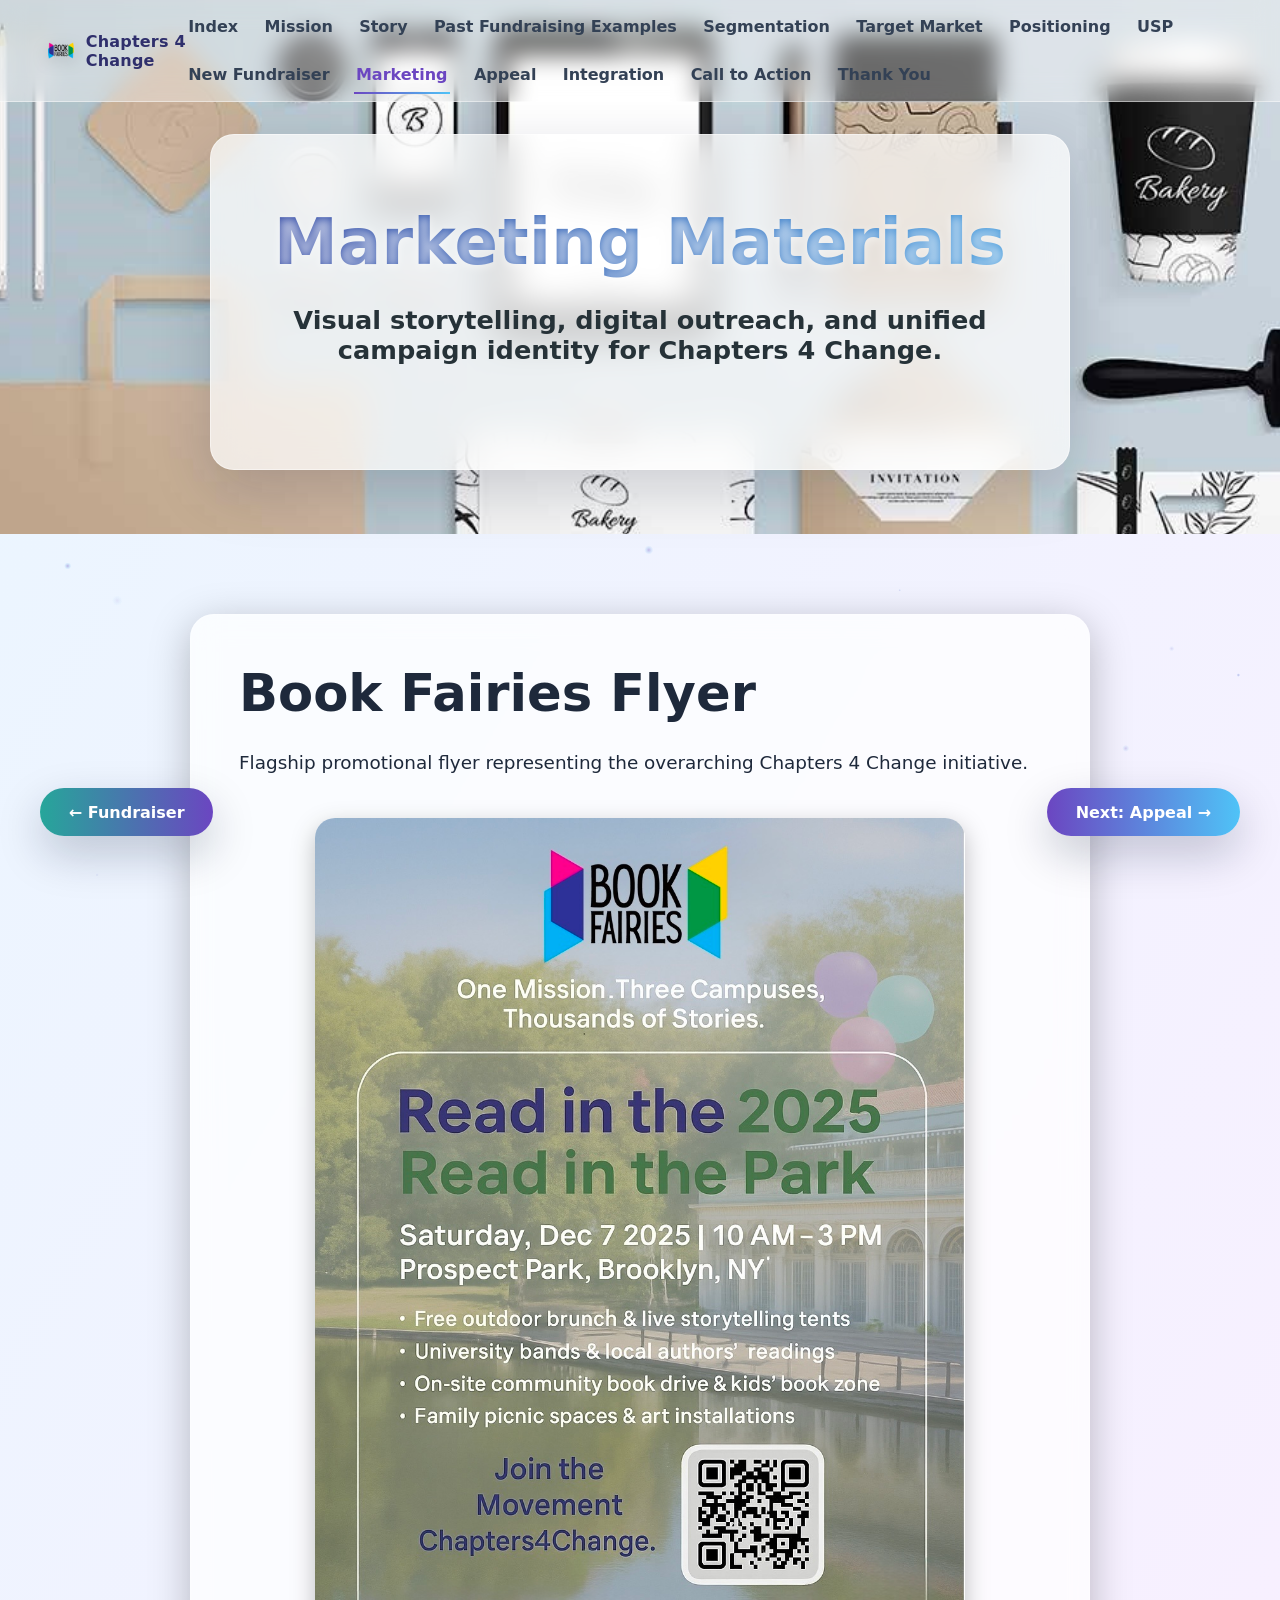
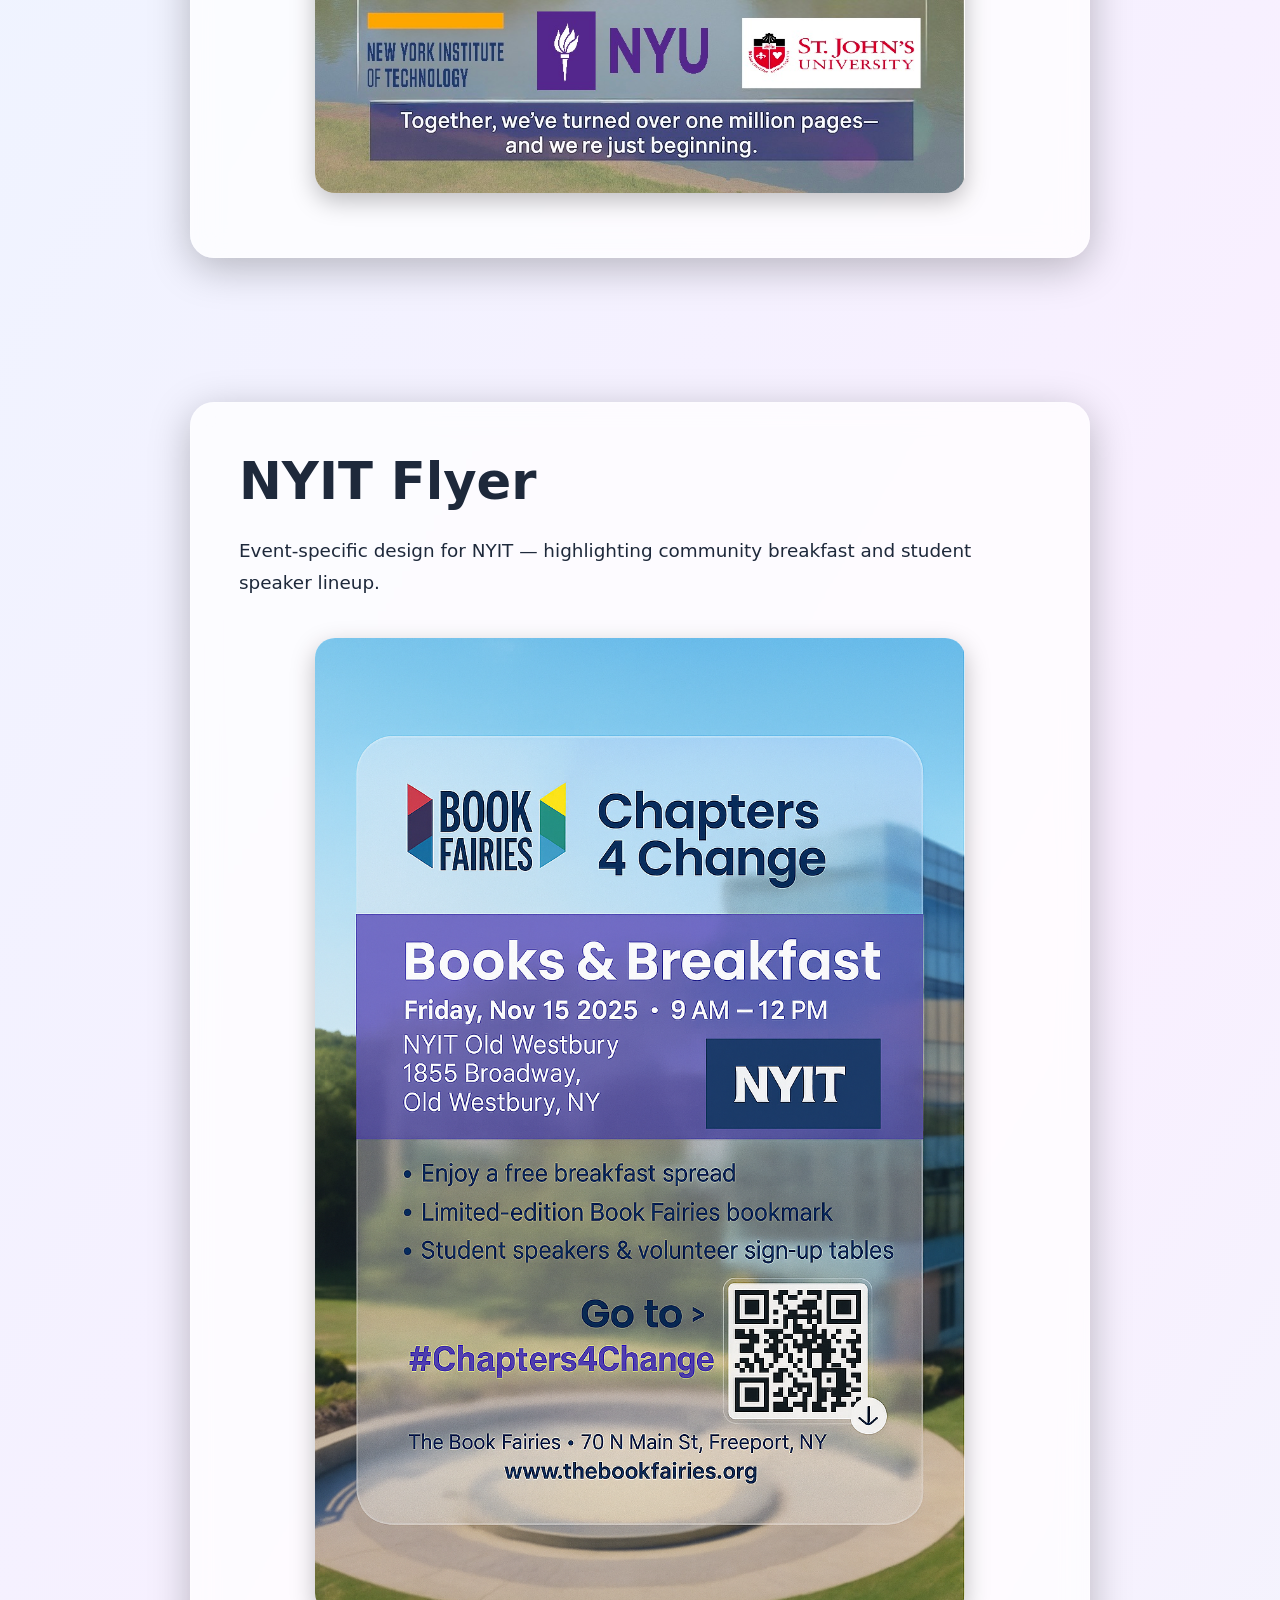
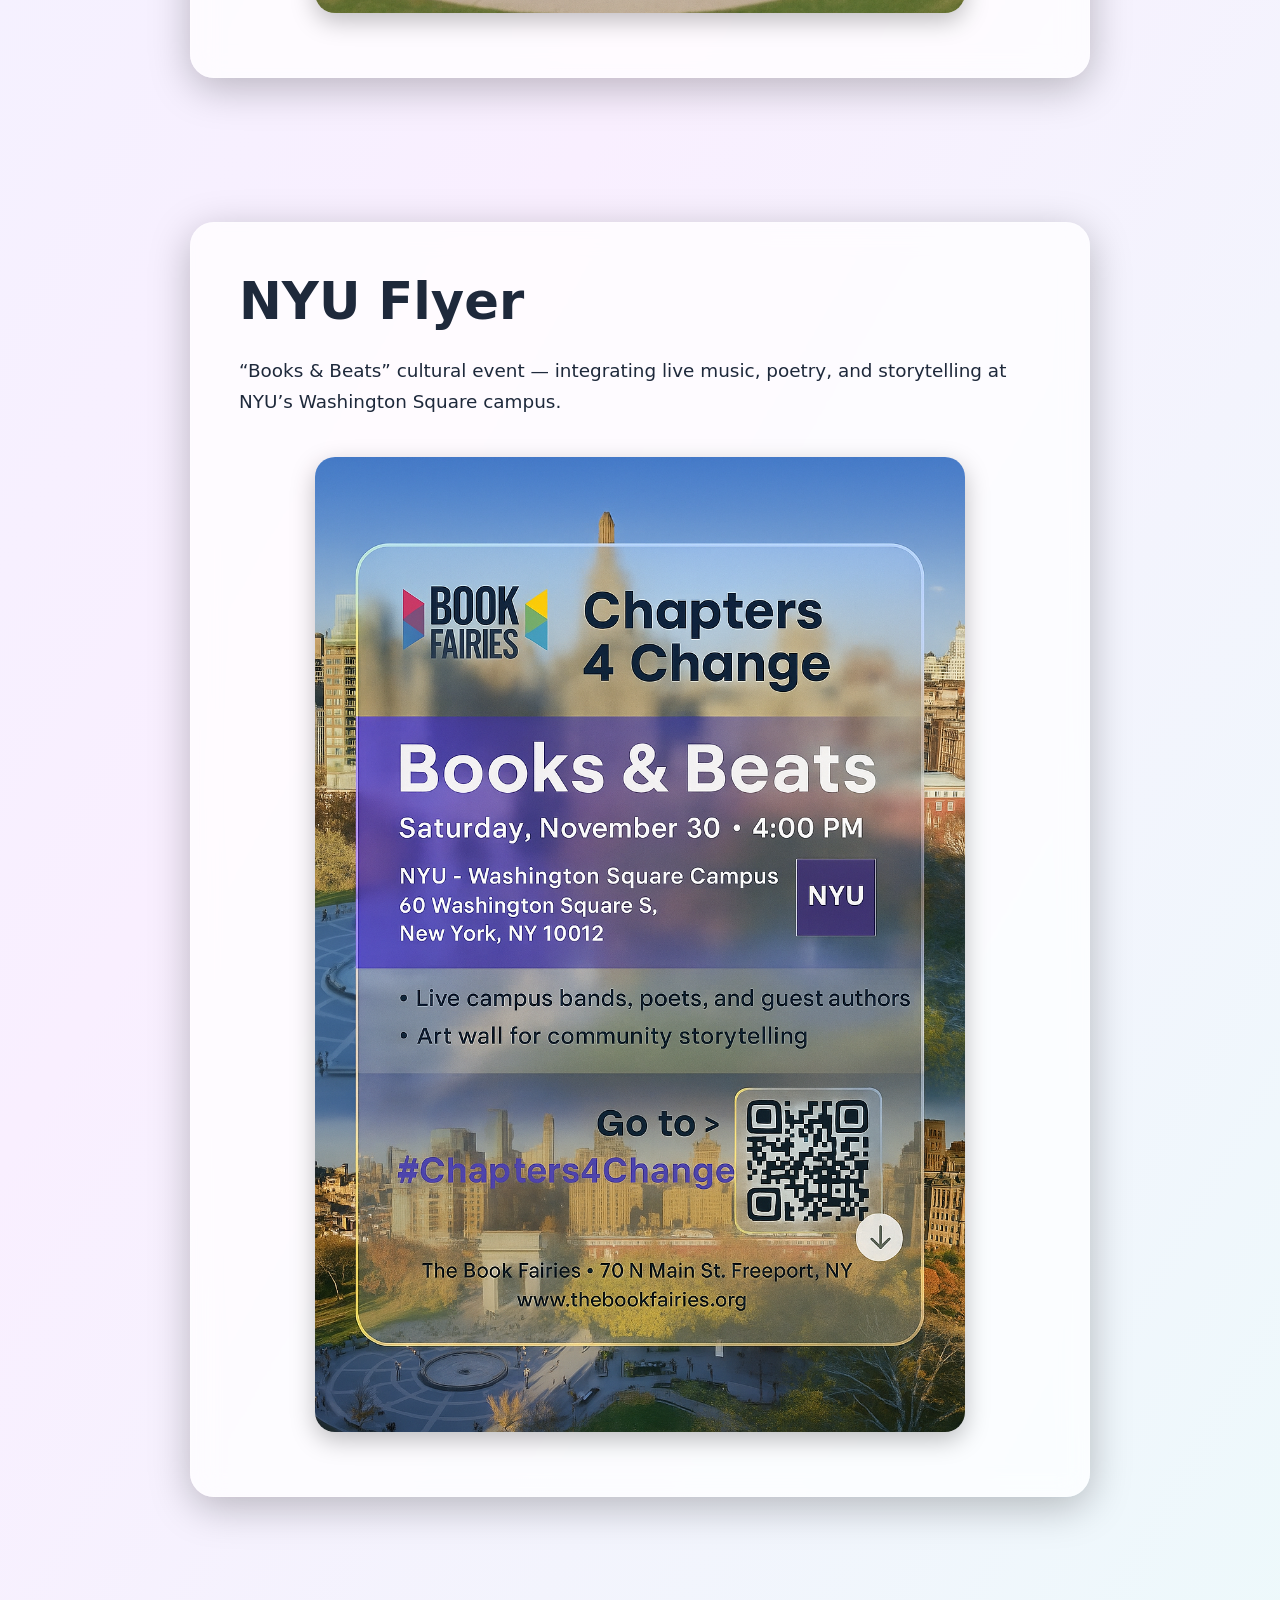
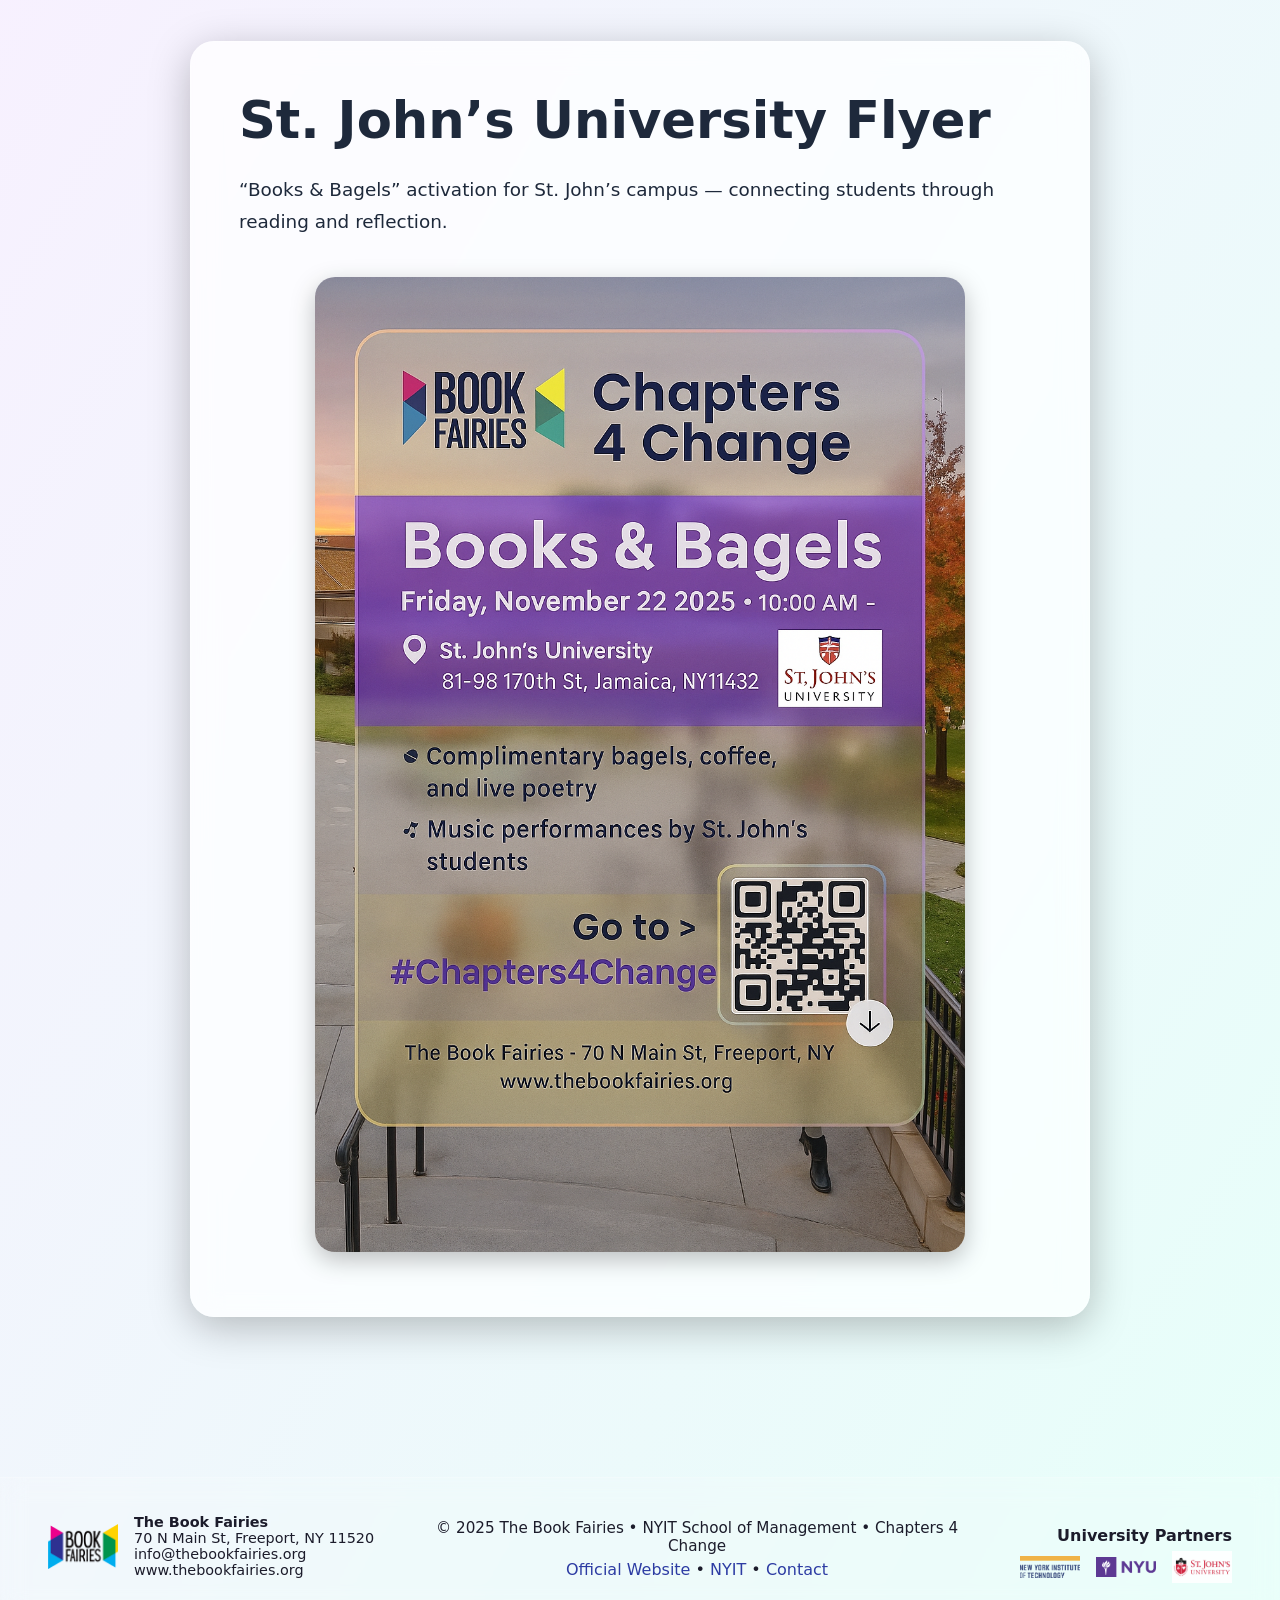
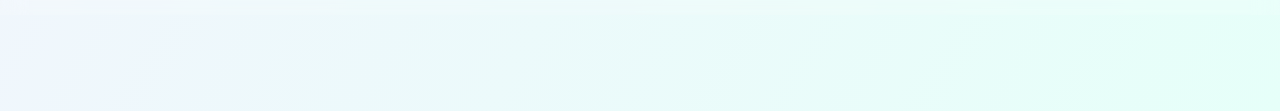
==== commit 6e6e41bb: "Add files via upload" ====
--- a/marketing.html
+++ b/marketing.html
@@ -1,147 +1,147 @@
-<!DOCTYPE html>
-<html lang="en">
-<head>
-  <meta charset="UTF-8" />
-  <meta name="viewport" content="width=device-width, initial-scale=1.0" />
-  <title>Marketing Materials | Chapters 4 Change</title>
-  <link rel="stylesheet" href="style.css" />
-  <script defer src="app.js"></script>
-</head>
-
-<body>
-  <canvas id="bgParticles"></canvas>
-  <a href="#main" class="skip-link">Skip to content</a>
-
-<!-- ========================= UNIVERSAL NAVBAR ========================= -->
-<nav class="navbar" aria-label="Primary">
-  <div class="nav-left">
-    <a href="index.html">
-      <img class="nav-logo" src="images/BookFairies_Logo.png" alt="The Book Fairies logo">
-    </a>
-    <span class="brand-title">Chapters 4 Change</span>
-  </div>
-
-  <div class="nav-links">
-    <a href="index.html">Index</a>
-    <a href="mission.html">Mission</a>
-    <a href="story.html">Story</a>
-    <a href="pastfundraiserexperience.html">Past Fundraising Examples</a>
-    <a href="segmentation.html">Segmentation</a>
-    <a href="target.html">Target Market</a>
-    <a href="positioning.html">Positioning</a>
-    <a href="usp.html">USP</a>
-    <a href="fundraiser.html">New Fundraiser</a>
-    <a href="marketing.html">Marketing</a>
-    <a href="appeal.html">Appeal</a>
-    <a href="integration.html">Integration</a>
-    <a href="cta.html">Call to Action</a>
-    <a href="thanku.html">Thank You</a>
-  </div>
-</nav>
-
-<!-- ========================= HERO ========================= -->
-<section class="hero-section" style="background-image: url('images/marketinghero.jpg');">
-  <div class="hero-overlay fade-in">
-    <h1 class="hero-title gradient-text">Marketing Materials</h1>
-    <p class="hero-subtitle">
-      Visual storytelling, digital outreach, and unified campaign identity for <strong>Chapters 4 Change</strong>.
-    </p>
-  </div>
-</section>
-
-
-  <!-- ========================= MAIN CONTENT ========================= -->
-<main id="main">
-
-<main id="main">
-
-  <!-- ========================= FLYER 1 ========================= -->
-  <section class="section fade-in">
-    <div class="card story-content glassy">
-      <h2>Book Fairies Flyer</h2>
-      <p>Flagship promotional flyer representing the overarching Chapters 4 Change initiative.</p>
-      <div class="flyer-container">
-        <img src="images/bookfairiesflyer.png" alt="Book Fairies Flyer" class="flyer-image" />
-      </div>
-    </div>
-  </section>
-
-  <!-- ========================= FLYER 2 ========================= -->
-  <section class="section fade-in">
-    <div class="card story-content glassy">
-      <h2>NYIT Flyer</h2>
-      <p>Event-specific design for NYIT — highlighting community breakfast and student speaker lineup.</p>
-      <div class="flyer-container">
-        <img src="images/nyitflyer.png" alt="NYIT Flyer" class="flyer-image" />
-      </div>
-    </div>
-  </section>
-
-  <!-- ========================= FLYER 3 ========================= -->
-  <section class="section fade-in">
-    <div class="card story-content glassy">
-      <h2>NYU Flyer</h2>
-      <p>“Books & Beats” cultural event — integrating live music, poetry, and storytelling at NYU’s Washington Square campus.</p>
-      <div class="flyer-container">
-        <img src="images/NYU Flyer.png" alt="NYU Flyer" class="flyer-image" />
-      </div>
-    </div>
-  </section>
-
-  <!-- ========================= FLYER 4 ========================= -->
-  <section class="section fade-in">
-    <div class="card story-content glassy">
-      <h2>St. John’s University Flyer</h2>
-      <p>“Books & Bagels” activation for St. John’s campus — connecting students through reading and reflection.</p>
-      <div class="flyer-container">
-        <img src="images/Stjohngraphicflyer.png" alt="St. John’s University Flyer" class="flyer-image" />
-      </div>
-    </div>
-  </section>
-
-</main>
-
-
-  <!-- ========================= FLOATING NAV ========================= -->
-  <a href="fundraiser.html" class="floating-prev">← Fundraiser</a>
-  <a href="appeal.html" class="floating-next">Next: Appeal →</a>
-
-<!-- ========================= UNIVERSAL FOOTER ========================= -->
-<footer class="universal-footer">
-  <div class="footer-content">
-    
-    <!-- LEFT SIDE: BOOK FAIRIES INFO -->
-    <div class="footer-left">
-      <img src="images/BookFairies_Logo.png" alt="The Book Fairies Logo" class="footer-logo" />
-      <div class="footer-text">
-        <p><strong>The Book Fairies</strong></p>
-        <p>70 N Main St, Freeport, NY 11520</p>
-        <p><a href="mailto:info@thebookfairies.org">info@thebookfairies.org</a></p>
-        <p><a href="https://thebookfairies.org" target="_blank">www.thebookfairies.org</a></p>
-      </div>
-    </div>
-
-    <!-- CENTER SECTION -->
-    <div class="footer-center">
-      <p>© 2025 The Book Fairies • NYIT School of Management • Chapters 4 Change</p>
-      <div class="footer-links">
-        <a href="https://thebookfairies.org" target="_blank">Official Website</a> • 
-        <a href="https://www.nyit.edu" target="_blank">NYIT</a> • 
-        <a href="mailto:info@thebookfairies.org">Contact</a>
-      </div>
-    </div>
-
-    <!-- RIGHT SIDE: UNIVERSITY PARTNERS -->
-    <div class="footer-right">
-      <p class="partners-title">University Partners</p>
-      <div class="partners-logos">
-        <img src="images/Nyit.png" alt="NYIT Logo" class="partner-logo" />
-        <img src="images/Stony Brooks.png" alt="Stony Brook University Logo" class="partner-logo" />
-        <img src="images/stjohn.png" alt="St. John's University Logo" class="partner-logo" />
-      </div>
-    </div>
-  </div>
-</footer>
-
-</body>
-</html>
+<!DOCTYPE html>
+<html lang="en">
+<head>
+  <meta charset="UTF-8" />
+  <meta name="viewport" content="width=device-width, initial-scale=1.0" />
+  <title>Marketing Materials | Chapters 4 Change</title>
+  <link rel="stylesheet" href="style.css" />
+  <script defer src="app.js"></script>
+</head>
+
+<body>
+  <canvas id="bgParticles"></canvas>
+  <a href="#main" class="skip-link">Skip to content</a>
+
+<!-- ========================= UNIVERSAL NAVBAR ========================= -->
+<nav class="navbar" aria-label="Primary">
+  <div class="nav-left">
+    <a href="index.html">
+      <img class="nav-logo" src="images/BookFairies_Logo.png" alt="The Book Fairies logo">
+    </a>
+    <span class="brand-title">Chapters 4 Change</span>
+  </div>
+
+  <div class="nav-links">
+    <a href="index.html">Index</a>
+    <a href="mission.html">Mission</a>
+    <a href="story.html">Story</a>
+    <a href="pastfundraiserexperience.html">Past Fundraising Examples</a>
+    <a href="segmentation.html">Segmentation</a>
+    <a href="target.html">Target Market</a>
+    <a href="positioning.html">Positioning</a>
+    <a href="usp.html">USP</a>
+    <a href="fundraiser.html">New Fundraiser</a>
+    <a href="marketing.html">Marketing</a>
+    <a href="appeal.html">Appeal</a>
+    <a href="integration.html">Integration</a>
+    <a href="cta.html">Call to Action</a>
+    <a href="thanku.html">Thank You</a>
+  </div>
+</nav>
+
+<!-- ========================= HERO ========================= -->
+<section class="hero-section" style="background-image: url('images/marketinghero.jpg');">
+  <div class="hero-overlay fade-in">
+    <h1 class="hero-title gradient-text">Marketing Materials</h1>
+    <p class="hero-subtitle">
+      Visual storytelling, digital outreach, and unified campaign identity for <strong>Chapters 4 Change</strong>.
+    </p>
+  </div>
+</section>
+
+
+  <!-- ========================= MAIN CONTENT ========================= -->
+<main id="main">
+
+<main id="main">
+
+  <!-- ========================= FLYER 1 ========================= -->
+  <section class="section fade-in">
+    <div class="card story-content glassy">
+      <h2>Book Fairies Flyer</h2>
+      <p>Flagship promotional flyer representing the overarching Chapters 4 Change initiative.</p>
+      <div class="flyer-container">
+        <img src="images/BookFairiesflyer.png" alt="Book Fairies Flyer" class="flyer-image" />
+      </div>
+    </div>
+  </section>
+
+  <!-- ========================= FLYER 2 ========================= -->
+  <section class="section fade-in">
+    <div class="card story-content glassy">
+      <h2>NYIT Flyer</h2>
+      <p>Event-specific design for NYIT — highlighting community breakfast and student speaker lineup.</p>
+      <div class="flyer-container">
+        <img src="images/nyitflyer.png" alt="NYIT Flyer" class="flyer-image" />
+      </div>
+    </div>
+  </section>
+
+  <!-- ========================= FLYER 3 ========================= -->
+  <section class="section fade-in">
+    <div class="card story-content glassy">
+      <h2>NYU Flyer</h2>
+      <p>“Books & Beats” cultural event — integrating live music, poetry, and storytelling at NYU’s Washington Square campus.</p>
+      <div class="flyer-container">
+        <img src="images/NYU Flyer.png" alt="NYU Flyer" class="flyer-image" />
+      </div>
+    </div>
+  </section>
+
+  <!-- ========================= FLYER 4 ========================= -->
+  <section class="section fade-in">
+    <div class="card story-content glassy">
+      <h2>St. John’s University Flyer</h2>
+      <p>“Books & Bagels” activation for St. John’s campus — connecting students through reading and reflection.</p>
+      <div class="flyer-container">
+        <img src="images/Stjohngraphicflyer.png" alt="St. John’s University Flyer" class="flyer-image" />
+      </div>
+    </div>
+  </section>
+
+</main>
+
+
+  <!-- ========================= FLOATING NAV ========================= -->
+  <a href="fundraiser.html" class="floating-prev">← Fundraiser</a>
+  <a href="appeal.html" class="floating-next">Next: Appeal →</a>
+
+<!-- ========================= UNIVERSAL FOOTER ========================= -->
+<footer class="universal-footer">
+  <div class="footer-content">
+    
+    <!-- LEFT SIDE: BOOK FAIRIES INFO -->
+    <div class="footer-left">
+      <img src="images/BookFairies_Logo.png" alt="The Book Fairies Logo" class="footer-logo" />
+      <div class="footer-text">
+        <p><strong>The Book Fairies</strong></p>
+        <p>70 N Main St, Freeport, NY 11520</p>
+        <p><a href="mailto:info@thebookfairies.org">info@thebookfairies.org</a></p>
+        <p><a href="https://thebookfairies.org" target="_blank">www.thebookfairies.org</a></p>
+      </div>
+    </div>
+
+    <!-- CENTER SECTION -->
+    <div class="footer-center">
+      <p>© 2025 The Book Fairies • NYIT School of Management • Chapters 4 Change</p>
+      <div class="footer-links">
+        <a href="https://thebookfairies.org" target="_blank">Official Website</a> • 
+        <a href="https://www.nyit.edu" target="_blank">NYIT</a> • 
+        <a href="mailto:info@thebookfairies.org">Contact</a>
+      </div>
+    </div>
+
+    <!-- RIGHT SIDE: UNIVERSITY PARTNERS -->
+    <div class="footer-right">
+      <p class="partners-title">University Partners</p>
+      <div class="partners-logos">
+        <img src="images/Nyit.png" alt="NYIT Logo" class="partner-logo" />
+        <img src="images/Stony Brooks.png" alt="Stony Brook University Logo" class="partner-logo" />
+        <img src="images/stjohn.png" alt="St. John's University Logo" class="partner-logo" />
+      </div>
+    </div>
+  </div>
+</footer>
+
+</body>
+</html>
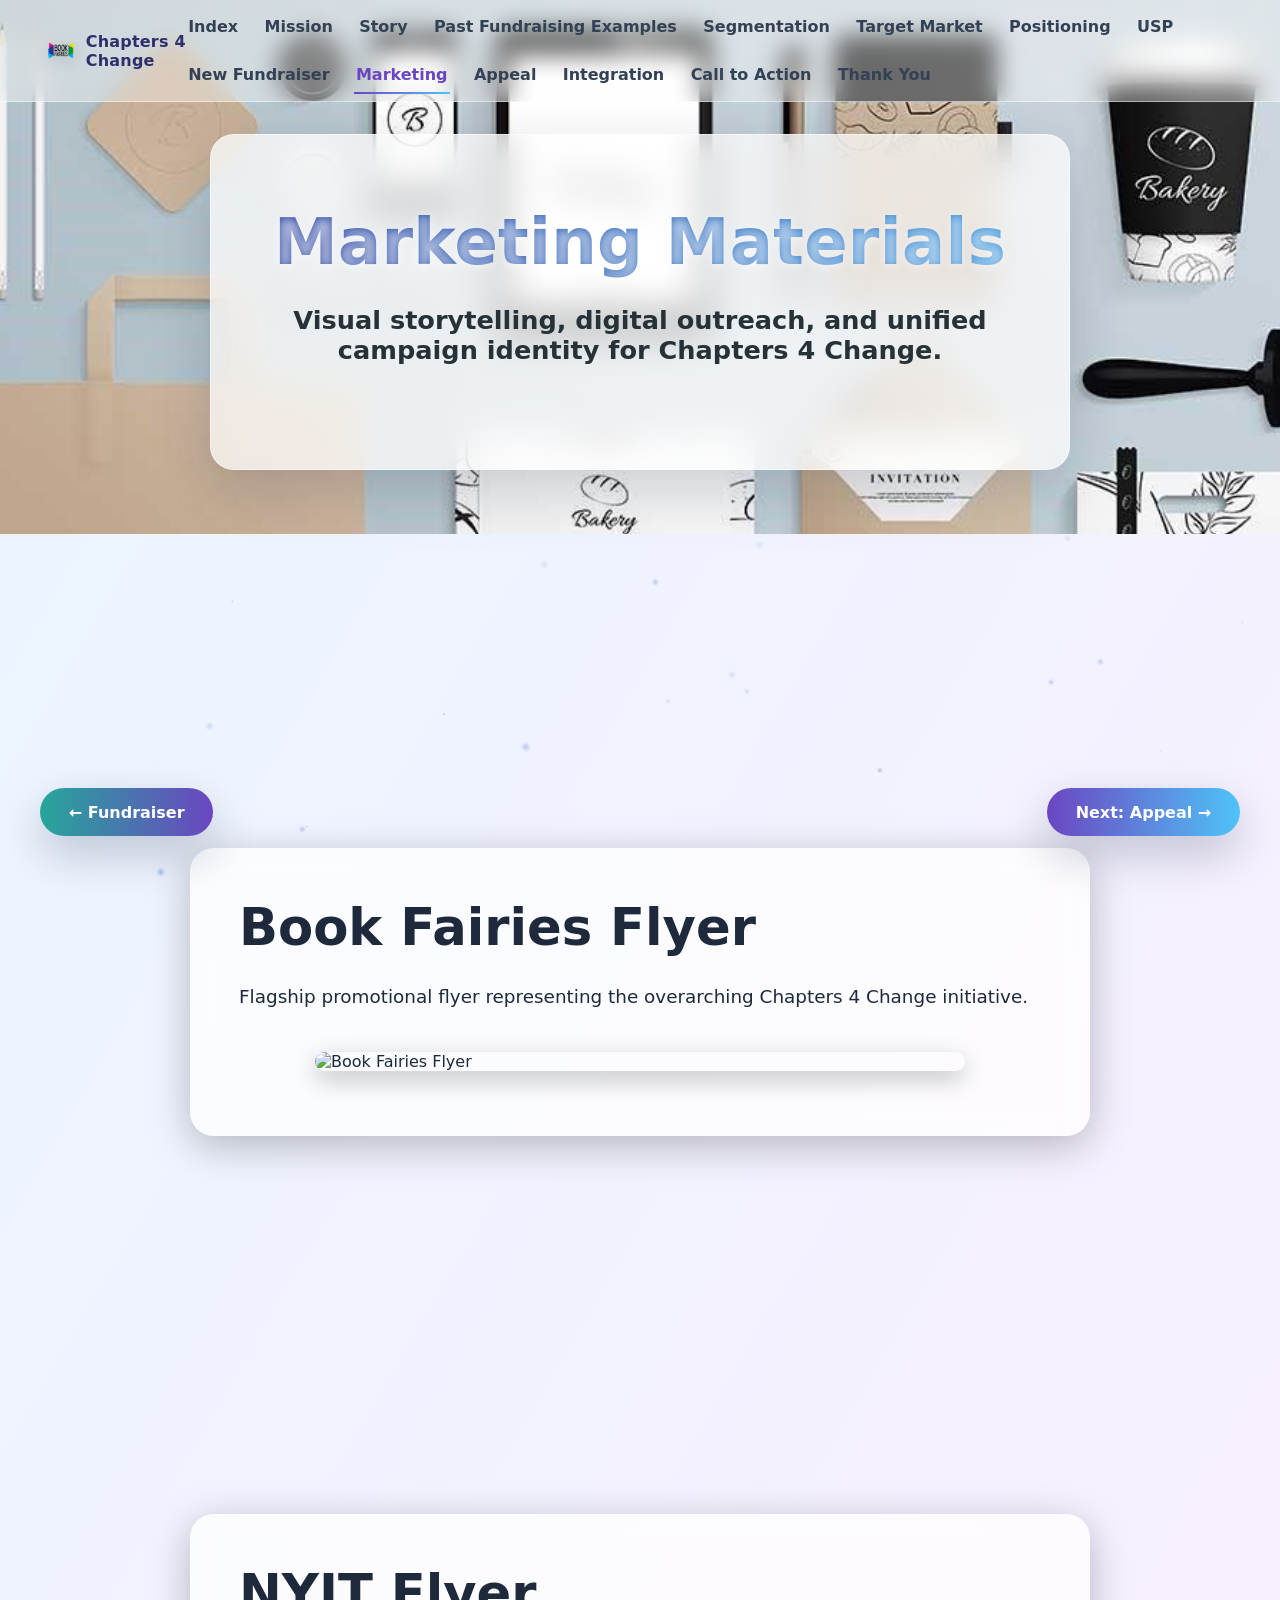
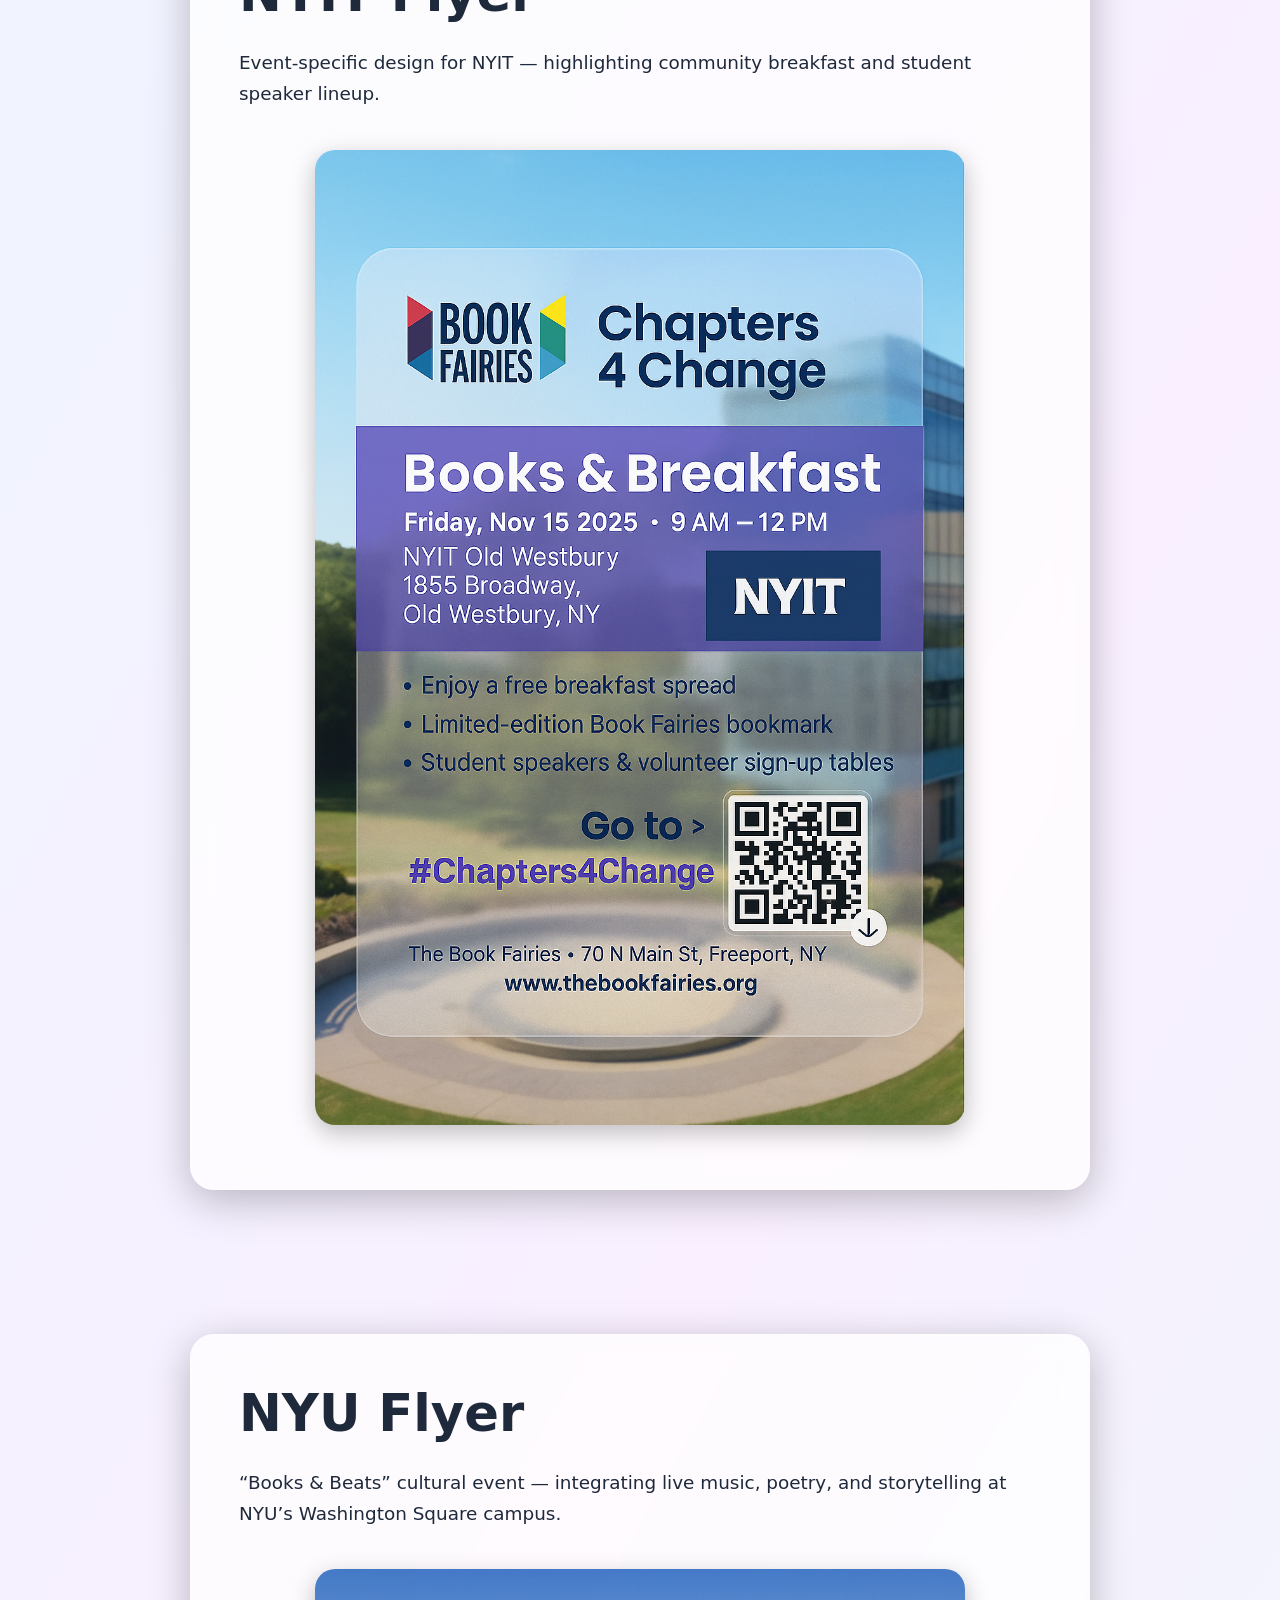
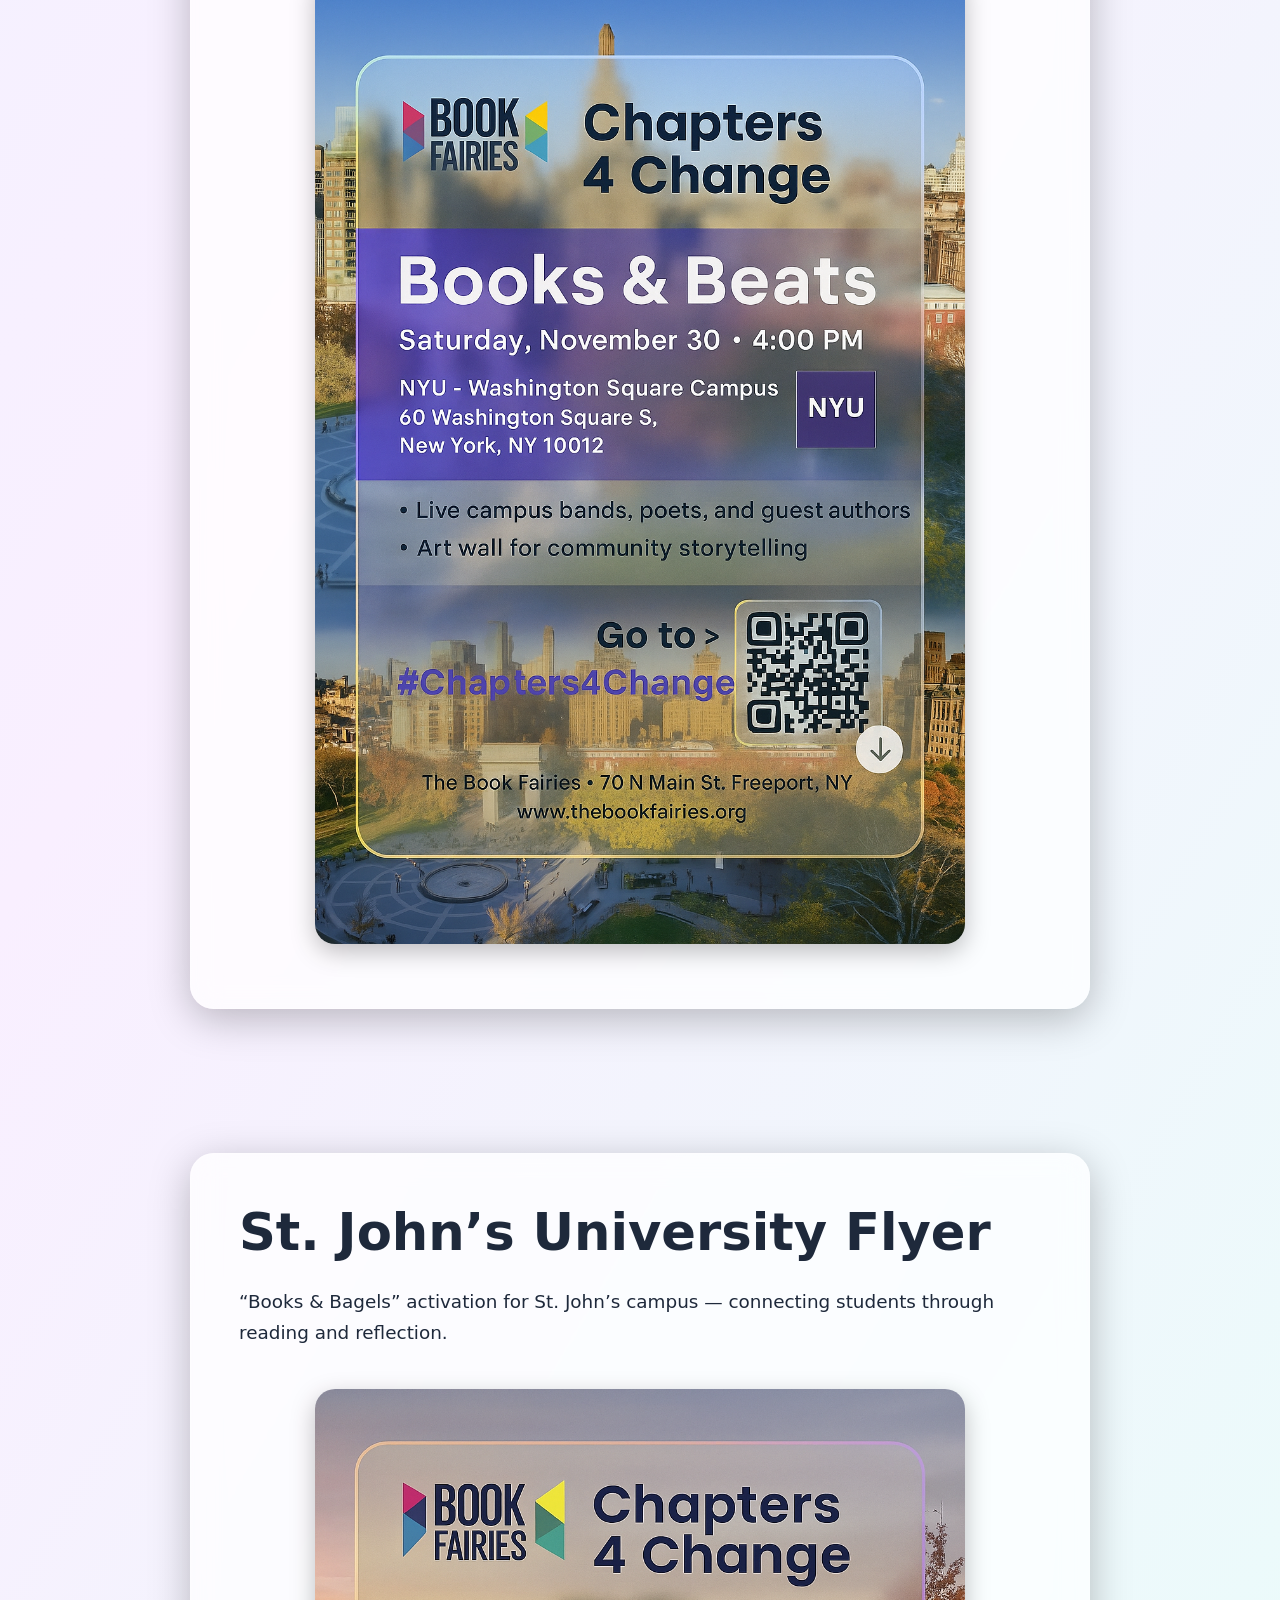
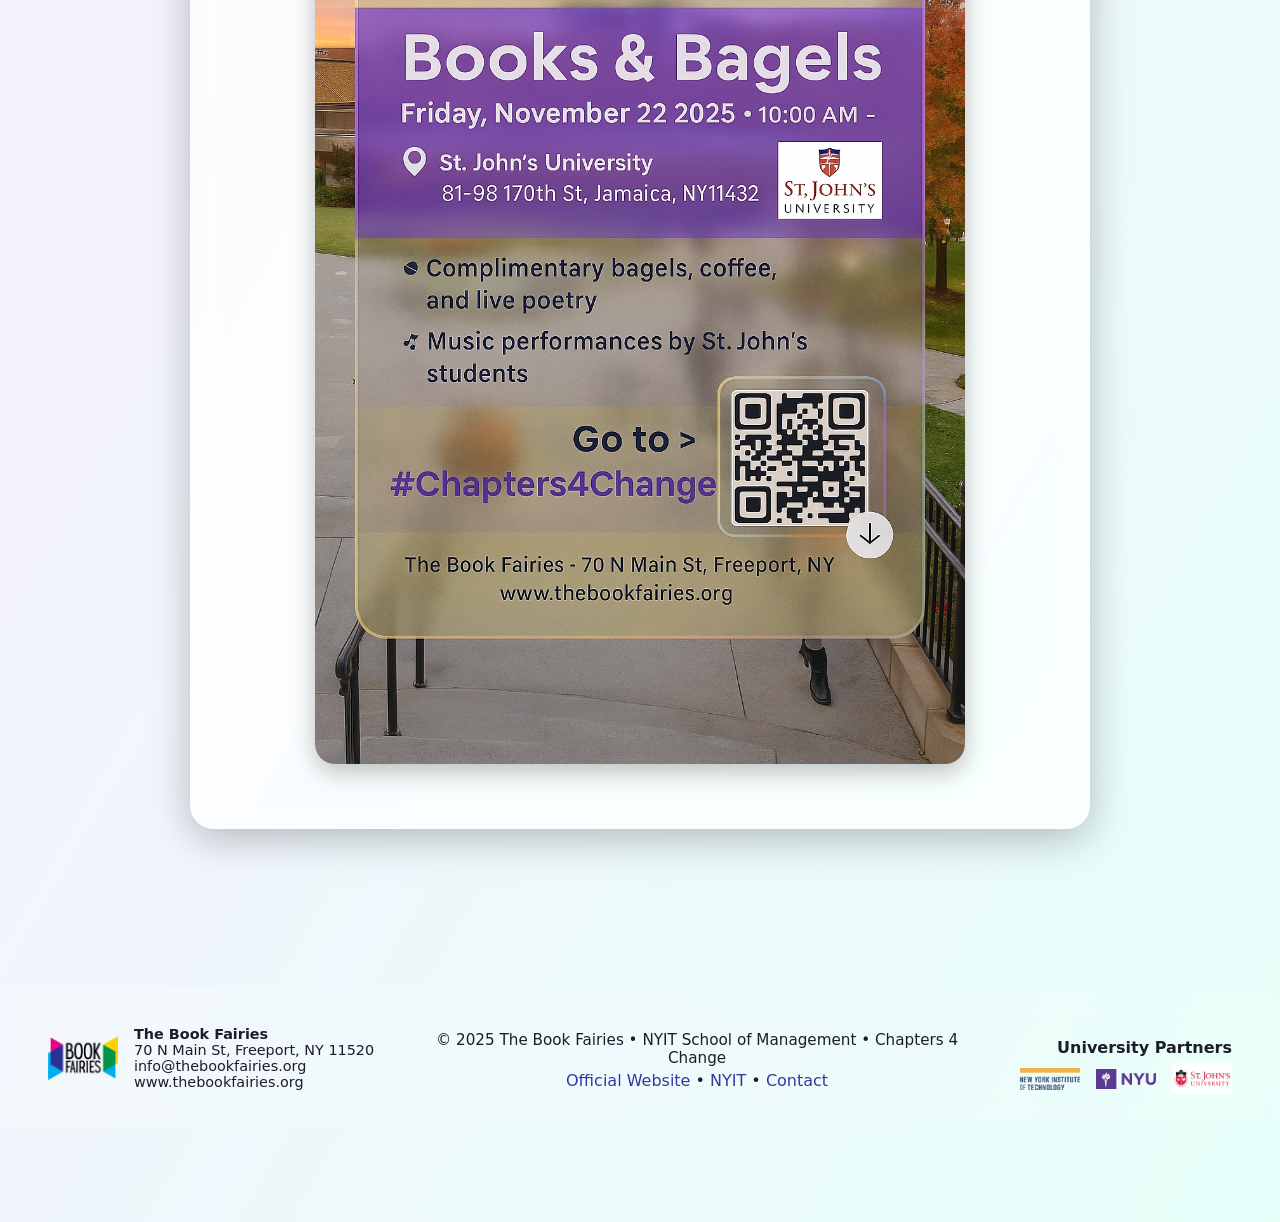
==== commit 749008ca: "Update marketing.html" ====
--- a/marketing.html
+++ b/marketing.html
@@ -61,7 +61,7 @@
       <h2>Book Fairies Flyer</h2>
       <p>Flagship promotional flyer representing the overarching Chapters 4 Change initiative.</p>
       <div class="flyer-container">
-        <img src="images/BookFairiesflyer.png" alt="Book Fairies Flyer" class="flyer-image" />
+        <img src="images/bookfairies.png" alt="Book Fairies Flyer" class="flyer-image" />
       </div>
     </div>
   </section>
@@ -145,3 +145,4 @@
 
 </body>
 </html>
+
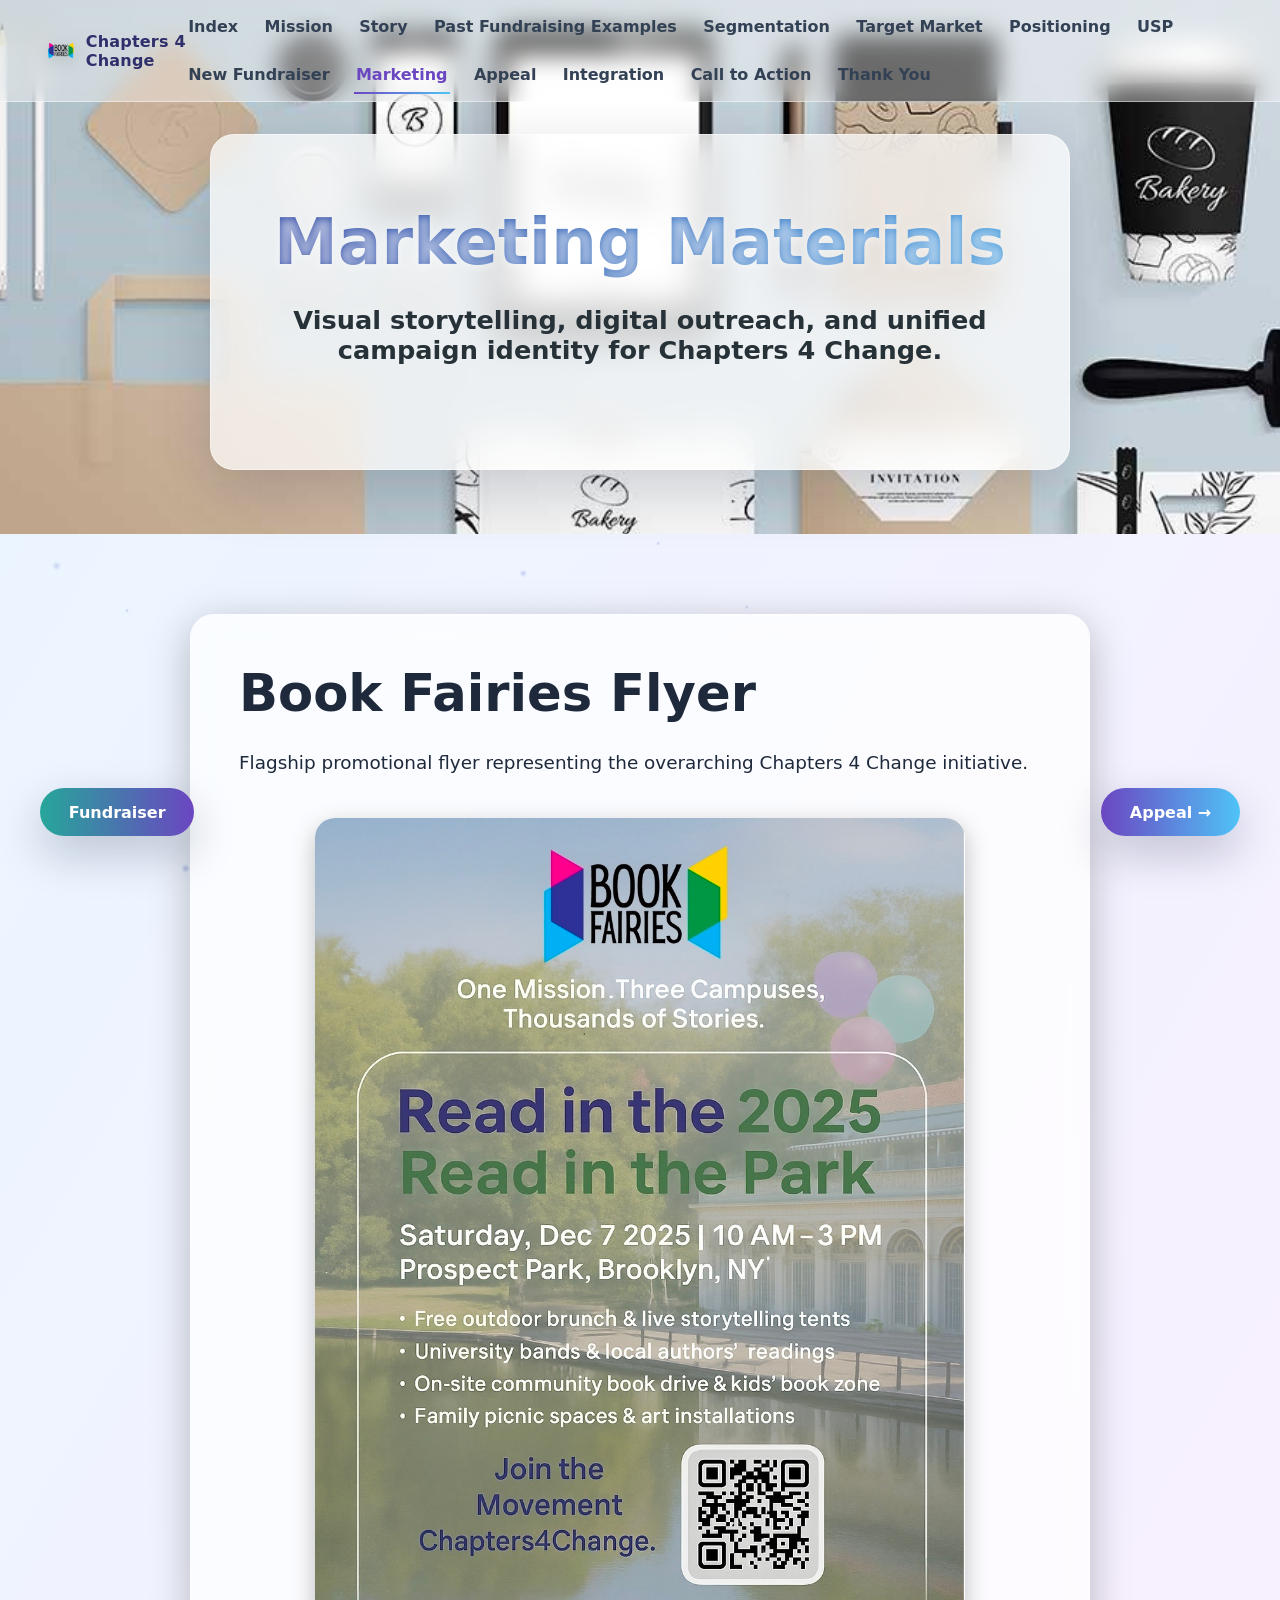
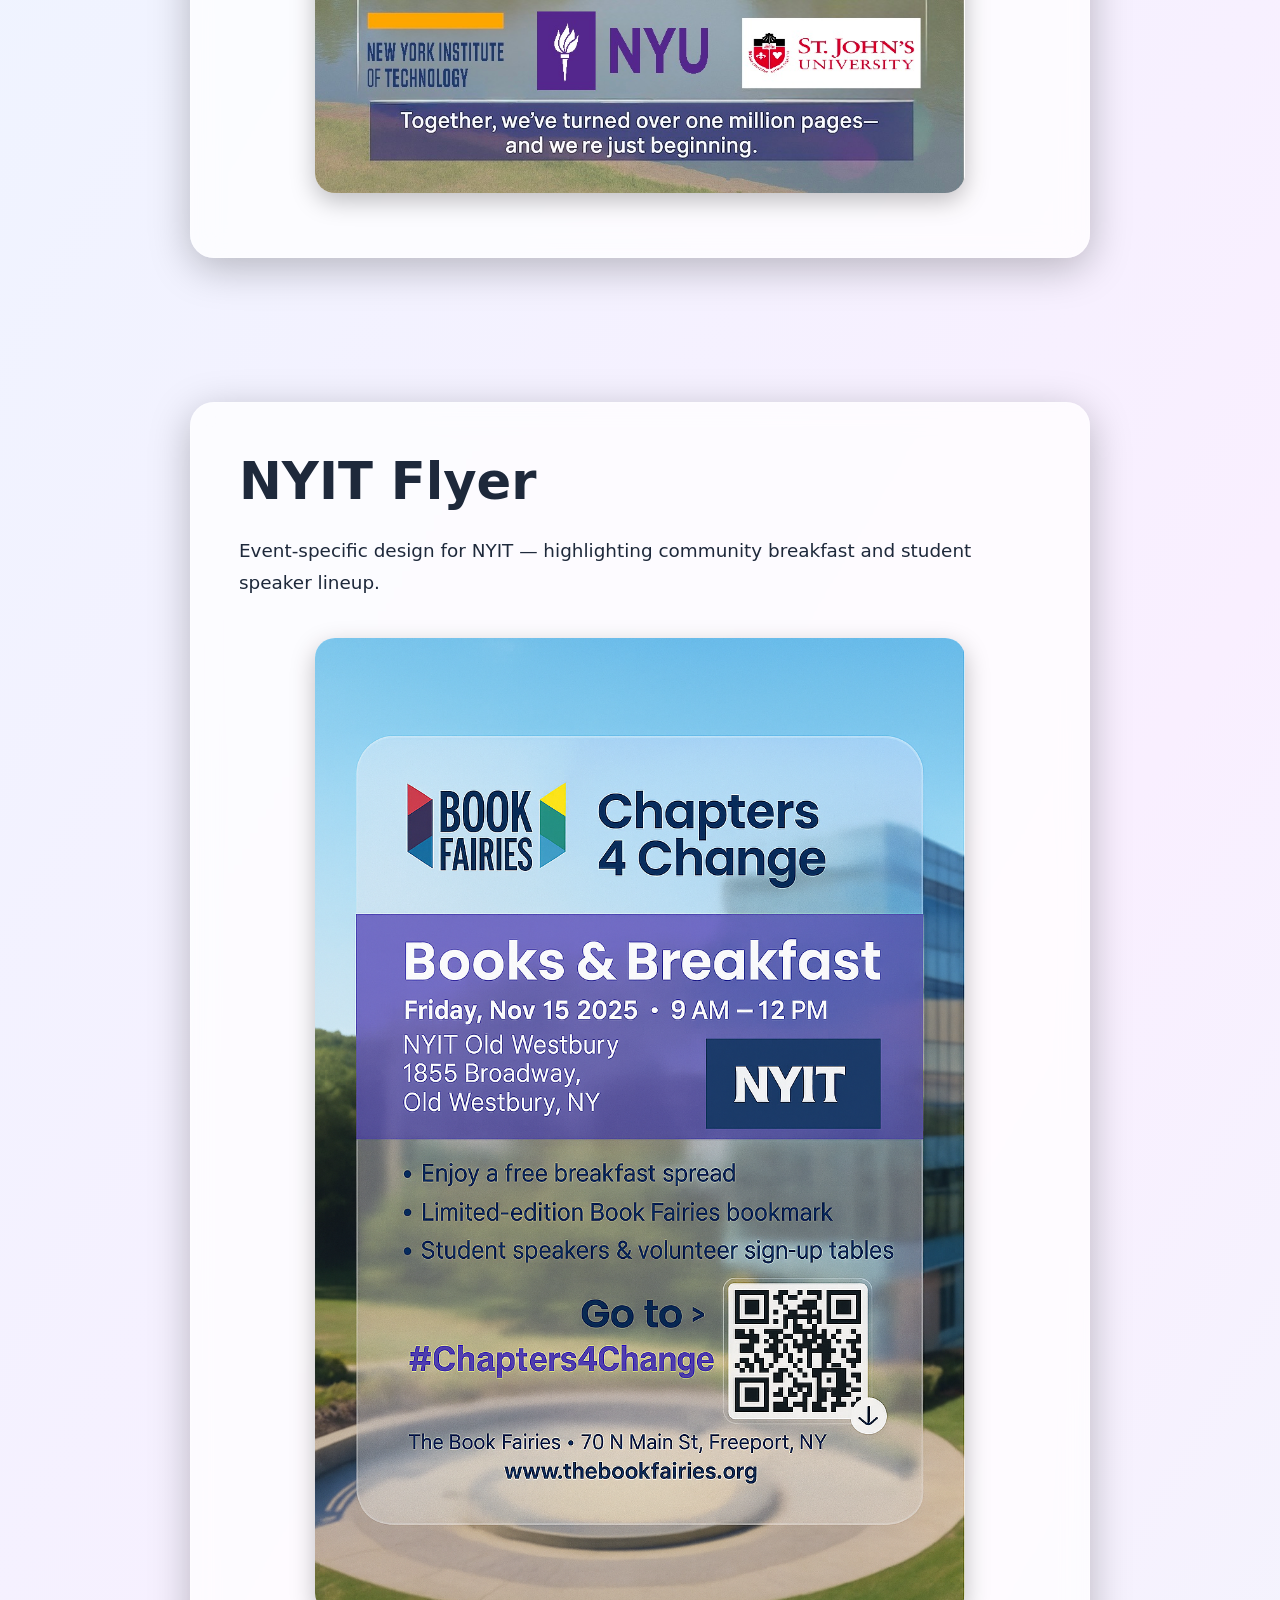
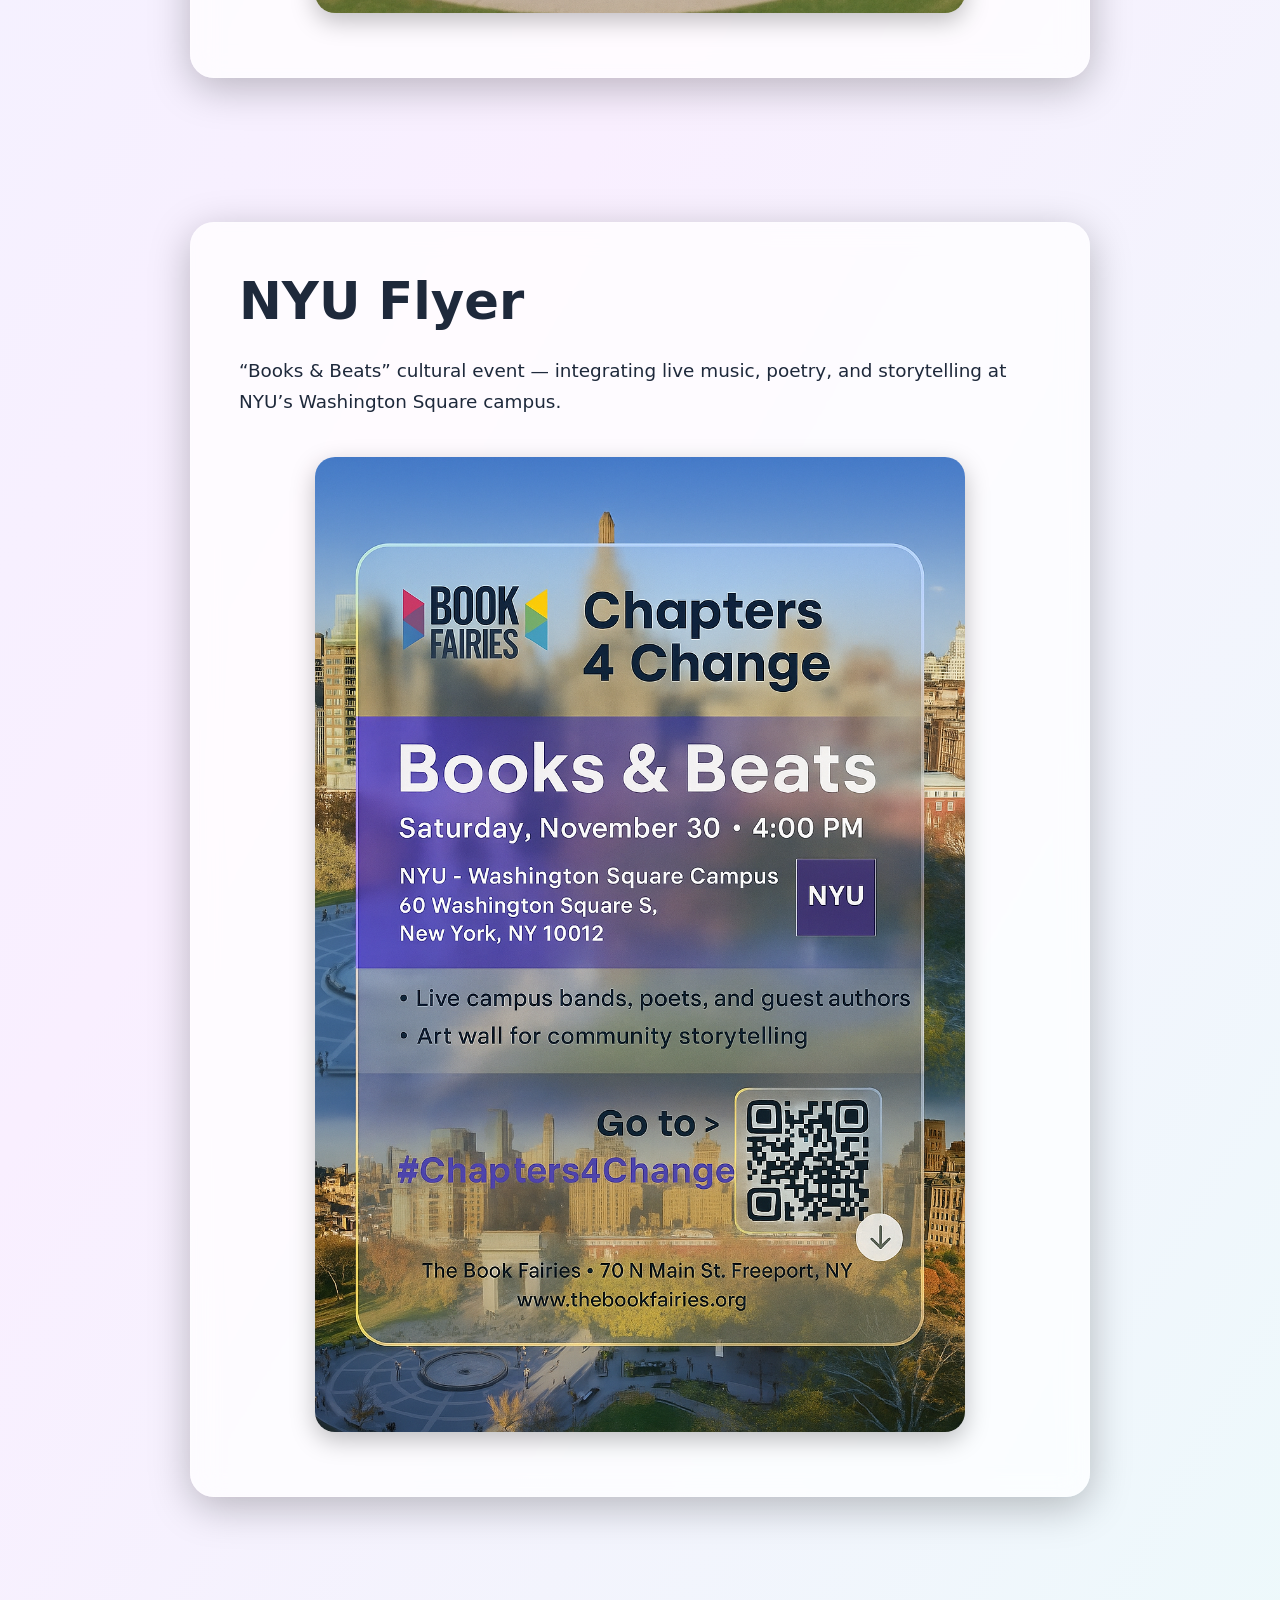
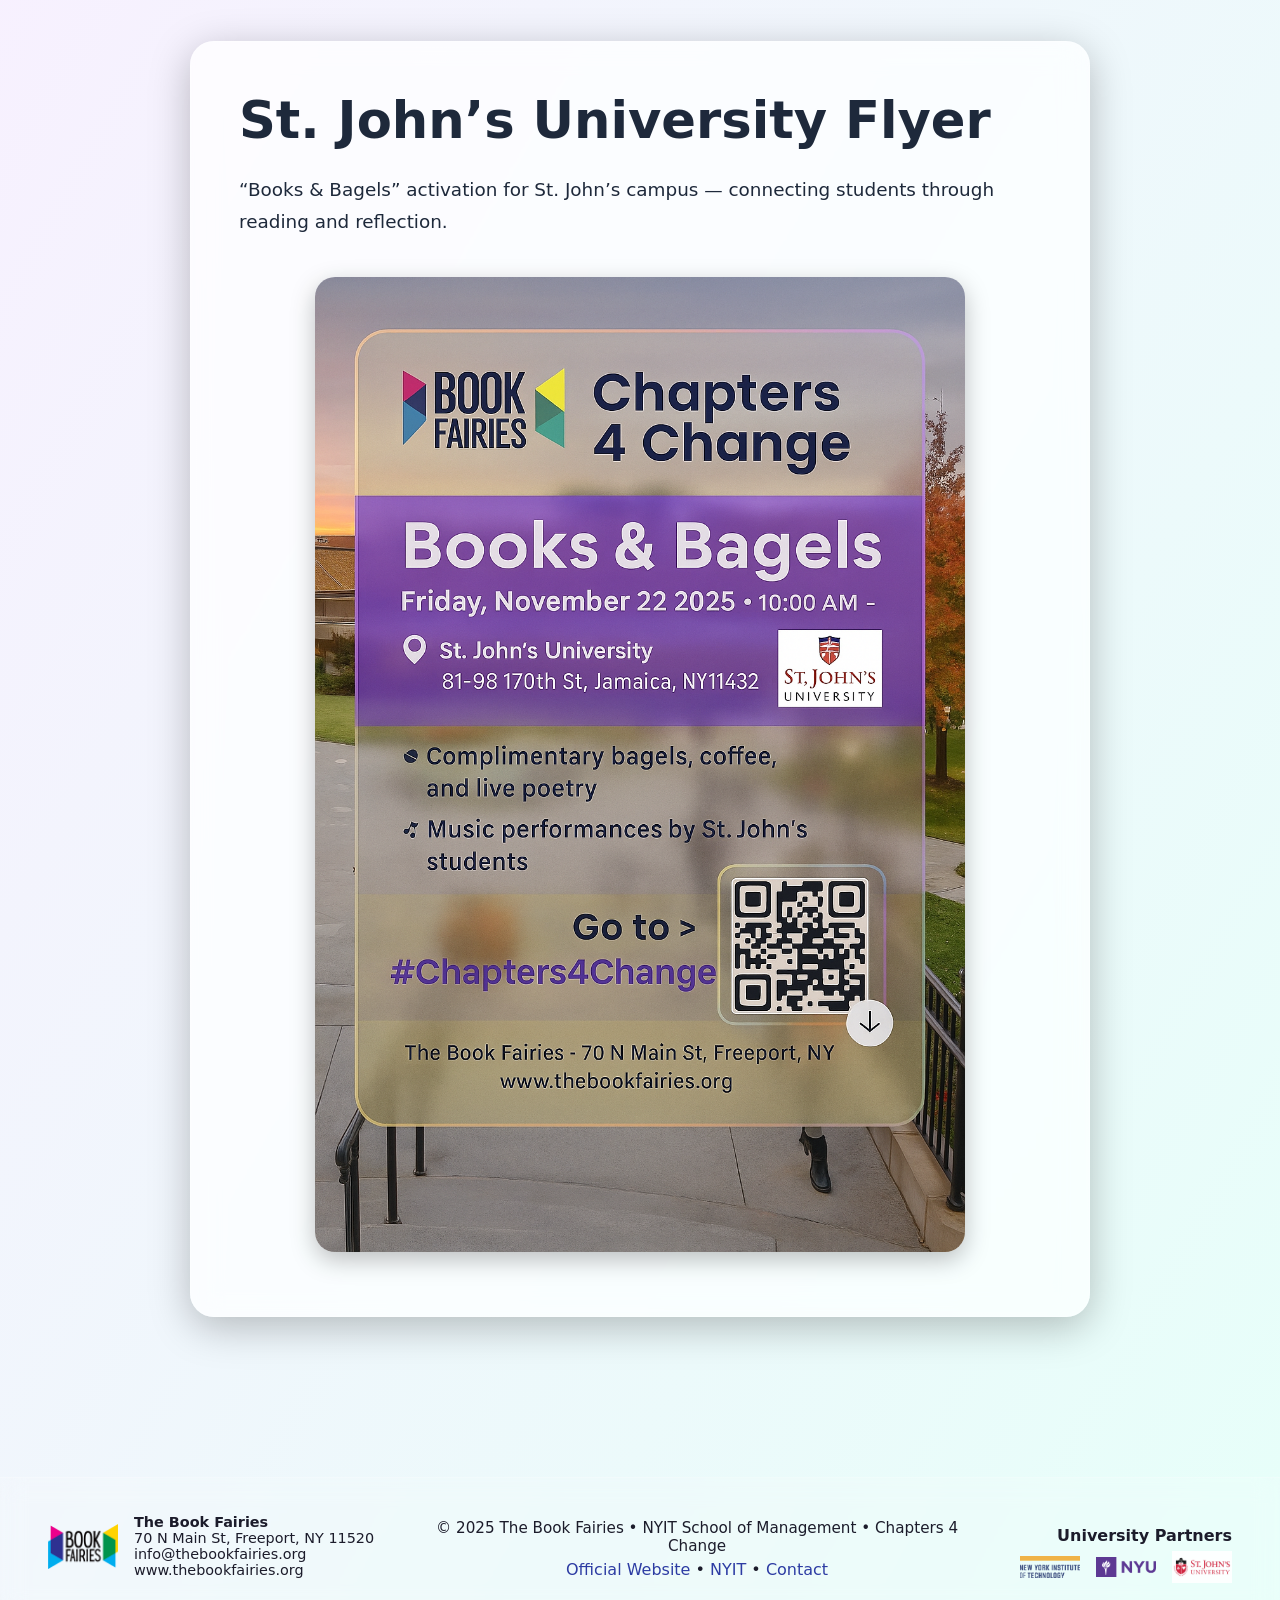
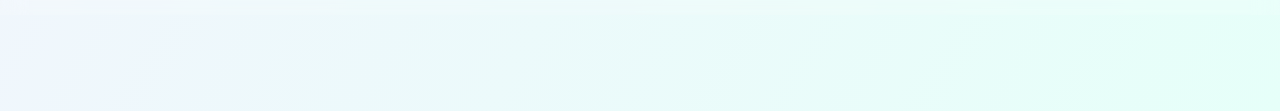
==== commit 4688d52f: "Update marketing.html" ====
--- a/marketing.html
+++ b/marketing.html
@@ -103,8 +103,8 @@
 
 
   <!-- ========================= FLOATING NAV ========================= -->
-  <a href="fundraiser.html" class="floating-prev">← Fundraiser</a>
-  <a href="appeal.html" class="floating-next">Next: Appeal →</a>
+  <a href="fundraiser.html" class="floating-prev">Fundraiser</a>
+  <a href="appeal.html" class="floating-next">Appeal →</a>
 
 <!-- ========================= UNIVERSAL FOOTER ========================= -->
 <footer class="universal-footer">
@@ -146,3 +146,4 @@
 </body>
 </html>
 
+
--- a/style.css
+++ b/style.css
@@ -361,7 +361,9 @@
   position: relative;
   width: 100%;
   min-height: 100vh;
-  background: url('images/milestone.jpg') center/cover no-repeat;
+  background: linear-gradient(rgba(0,0,0,0.25), rgba(0,0,0,0.25)),
+              url('images/milestone.JPG') center center / cover no-repeat;
+  background-attachment: fixed;
   display: flex;
   align-items: center;
   justify-content: center;
